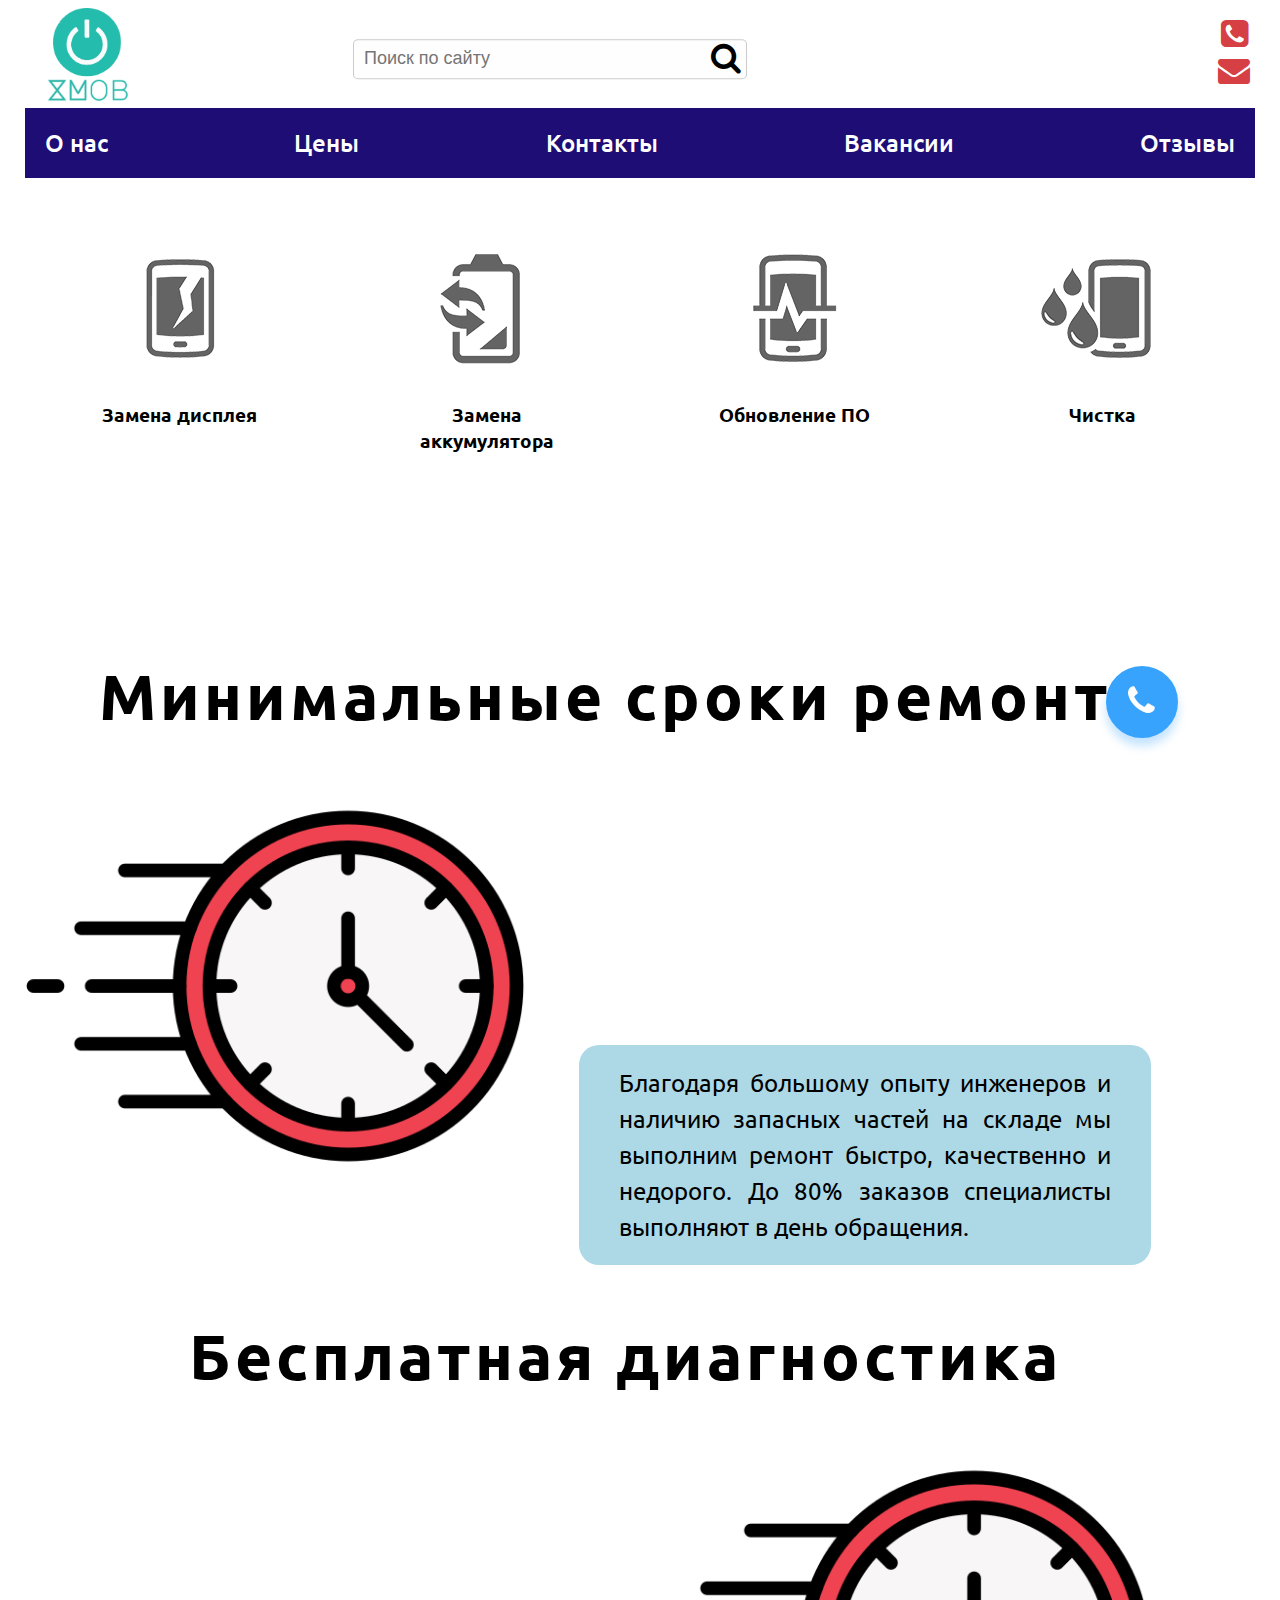
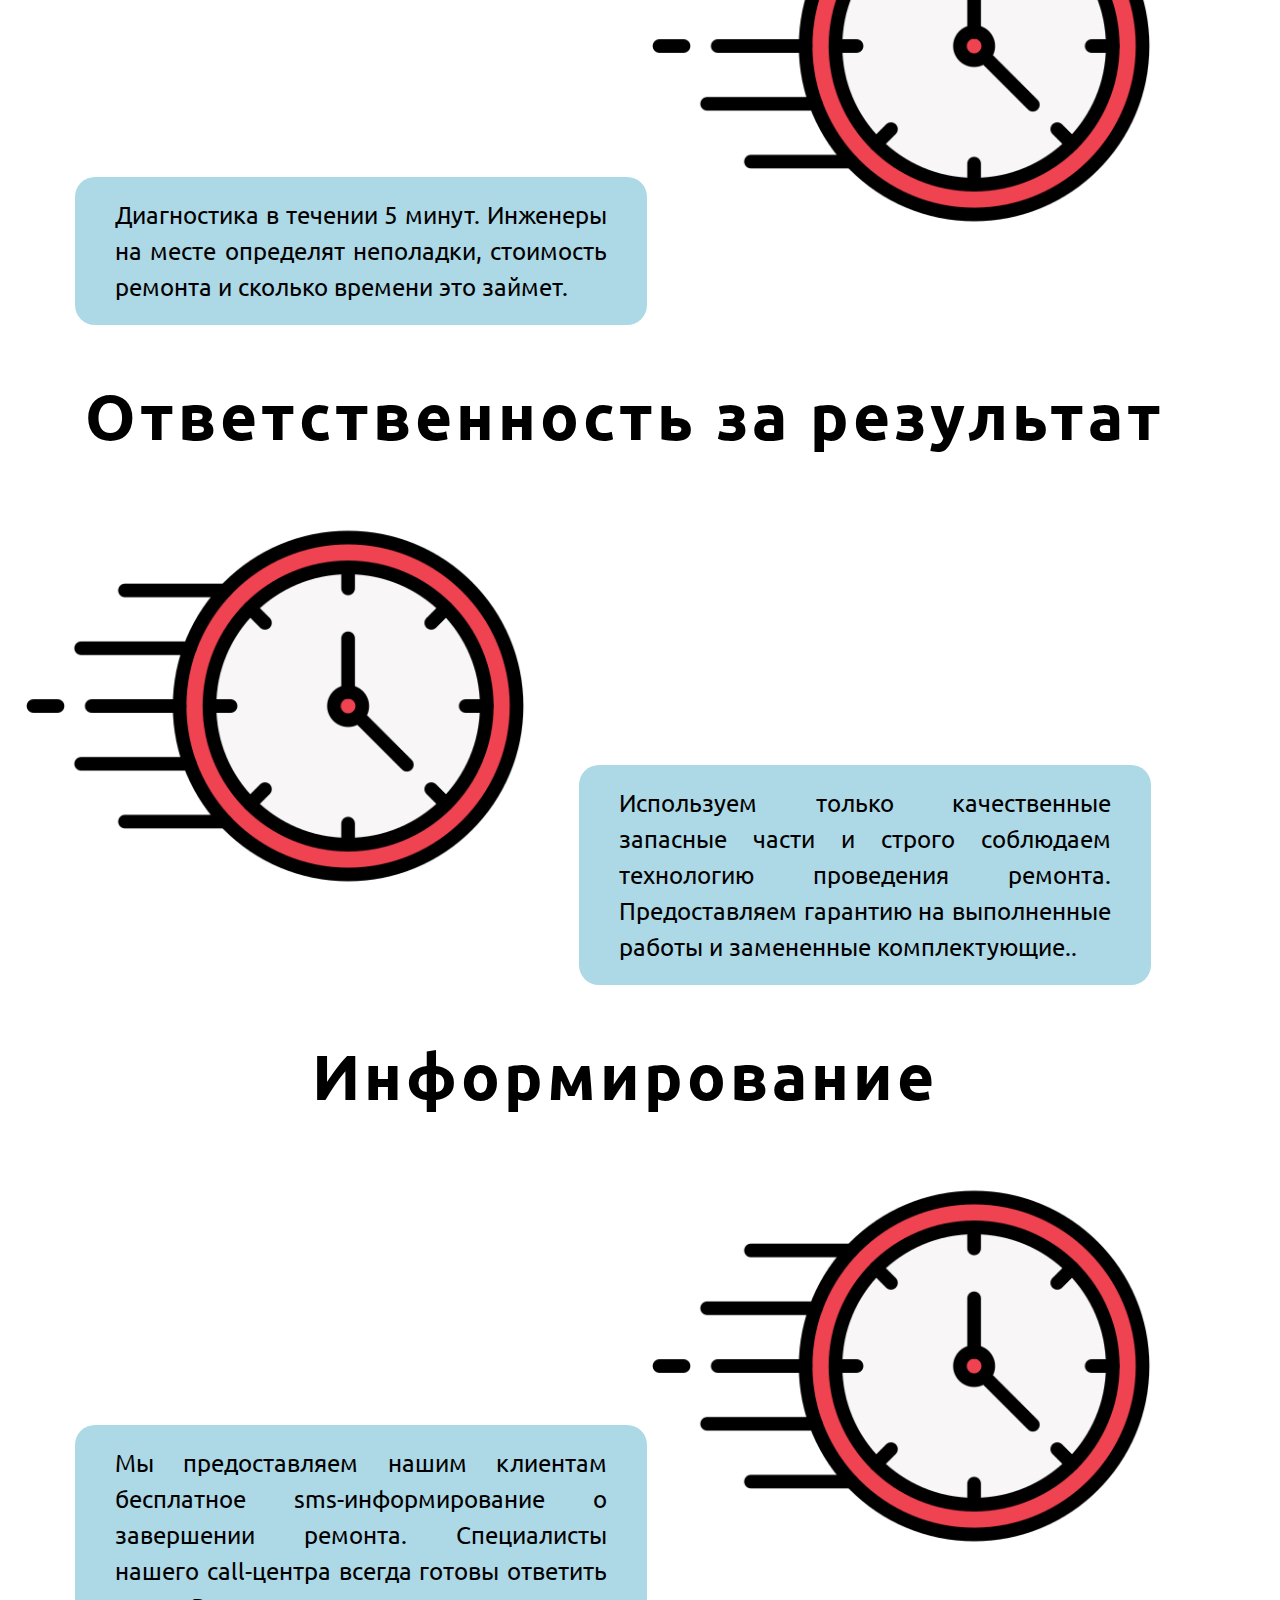
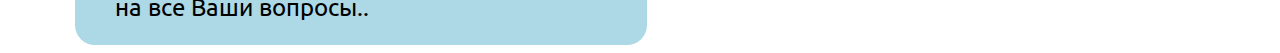
==== Практика 13/index.html @ c66e1988 "D" ====
<!DOCTYPE html>
<html>
    <head>
	<meta charset="utf-8">
	<title>XMod</title>
	<link rel="stylesheet" href="style.css">
	<link rel="preconnect" href="https://fonts.googleapis.com">
	<link rel="preconnect" href="https://fonts.gstatic.com" crossorigin>
	<link href="https://fonts.googleapis.com/css2?family=Ubuntu:wght@400;700&display=swap" rel="stylesheet">
	<link rel="stylesheet" href="font-awesome-4.7.0/css/font-awesome.min.css">
    </head>
    <body>
	<div class="content">
	    <header>
		<div class="top">
		    <div class="title">
			<a href="index.html">
			    <img src="image/logo.png" alt="">
			</a>
		    </div>
		    <div class="container">
			<div class="search">
			    <input type="search" placeholder="Поиск по сайту">
			    <i class="fa fa-search fa-2x" aria-hidden="true"></i>
			</div>
		    </div>
		    <div class="buttons">
			<div class="contacts">
			    <div class="contact">
				<div class="text">
				    <span>8 (3822) 94-06-06</span>
				</div>
				<i class="fa fa-phone-square fa-2x fa-fw fa-fh" aria-hidden="true"></i>
			    </div>
			    <div class="contact">
				<div class="text">
				    <span>service@2droida.ru</span>
				</div>
				<i class="fa fa-envelope fa-2x fa-fw fa-fh" aria-hidden="true"></i>
			    </div>
			</div>
		    </div>
		</div>
		<nav>
		    <div class="inner_nav">
			<a class="nav_item" href="#">О нас</a>
			<a class="nav_item" href="#">Цены</a>
			<a class="nav_item" href="#">Контакты</a>
			<a class="nav_item" href="vakansia.html">Вакансии</a>
			<a class="nav_item" href="otz.html">Отзывы</a>
		    </div>
		</nav>
	    </header>

	    <div id="slider">
		<a href="#display" class="popup_link">
		    <div class="slider_card">
			<img class="imgphone" src="image/display.png">
			<p class="card_title">Замена дисплея</p>
			<div class="more"><p>Подробнее</p></div>
		    </div>
		</a>
		<a href="#battery" class="popup_link">
		    <div class="slider_card">
			<img class="imgphone" src="image/battery.png">
			<p class="card_title">Замена аккумулятора</p>
			<div class="more"><p>Подробнее</p></div>
		    </div>
		</a>
		<a href="#OS" class="popup_link">
		    <div class="slider_card">
			<img class="imgphone" src="image/OS.png">
			<p class="card_title">Обновление ПО</p>
			<div class="more"><p>Подробнее</p></div>
		    </div>
		</a>
		<a href="#cleaning" class="popup_link">
		    <div class="slider_card">
			<img class="imgphone" src="image/Cleaning.png">
			<p class="card_title">Чистка</p>
			<div class="more"><p>Подробнее</p></div>
		    </div>
		</a>
	    </div>
	    <div class="advantage">
		<div class="advantage_block">
		    <span class="advantage_title">Минимальные сроки ремонта</span>
		    <img class="advantage_img" src="image/clock.png" alt="">
		    <div class="advantage_text">Благодаря большому опыту инженеров и наличию запасных частей на складе мы выполним ремонт быстро, качественно и недорого. До 80% заказов специалисты выполняют в день обращения.</div>
		</div>
		<div class="advantage_block">
		    <span class="advantage_title">Бесплатная диагностика</span>
		    <div class="advantage_text">Диагностика в течении 5 минут. Инженеры на месте определят неполадки, стоимость ремонта и сколько времени это займет.</div>
		    <img class="advantage_img" src="image/clock.png" alt="">
		</div>
		<div class="advantage_block">
		    <span class="advantage_title">Ответственность за результат</span>
		    <img class="advantage_img" src="image/clock.png" alt="">
		    <div class="advantage_text">Используем только качественные запасные части и строго соблюдаем технологию проведения ремонта. Предоставляем гарантию на выполненные работы и замененные комплектующие..</div>
		</div>
		<div class="advantage_block">
		    <span class="advantage_title">Информирование</span>
		    <div class="advantage_text">Мы предоставляем нашим клиентам бесплатное sms-информирование о завершении ремонта. Специалисты нашего call-центра всегда готовы ответить на все Ваши вопросы..</div>
		    <img class="advantage_img" src="image/clock.png" alt="">
		</div>
	    </div>
	</div>
	<div type="button" class="callback-bt">
		<div class="text-call">
			<i class="fa fa-phone"></i>
			<span>Заказать<br>звонок</span>
		</div>
	</div>
	<div id="display" class="popup">
	    <div class="popup_area"></div>
	    <div class="popup_body">
	        <div class="popup_content">
		    <div class="popup_close"><i class="fa fa-times fa-lg" aria-hidden="true"></i></div>
		    <div class="info">
			<div class="popup_title">Замена дисплея</div>
			<div class="popup_text">
			    Разбит дисплей, не работает сенсор, не показывает экран
			</div>
			<div class="popup_price">от <span>1 000₽</span></div>
		    </div>
		    <div class="form">

			<form action="">
			    <span class="title">Оставьте заявку, мы Вам позвоним</span>
			    <input type="text" name="name" placeholder="Имя" required autocomplete="off" pattern="[A-Za-zА-Яа-я]{2,}">
			    <input type="text" name="surname" placeholder="Фамилия" required autocomplete="off" pattern="[A-Za-zА-Яа-я]{2,}">
			    <input type="text" name="phone" placeholder="Номер телефона" required autocomplete="off" pattern="^(\+7|8)(\s*(\d)){10}">
			    <input type="submit" value="Оставить заявку">
			</form>
		    </div>
		</div>
	    </div>
	</div>
	<div id="battery" class="popup">
	    <div class="popup_area"></div>
	    <div class="popup_body">
	        <div class="popup_content">
		    <div class="popup_close"><i class="fa fa-times fa-lg" aria-hidden="true"></i></div>
		    <div class="info">
			<div class="popup_title">Замена аккумулятора</div>
			<div class="popup_text">
			    Не держит заряд, выключается на холоде или вздулся аккумулятор. А так же, если попала 
			    влага или был сильный удар.
			</div>
			<div class="popup_price">от <span>1 000₽</span></div>
		    </div>
		    <div class="form">

			<form action="">
			    <span class="title">Оставьте заявку, мы Вам позвоним</span>
			    <input type="text" name="name" placeholder="Имя" required autocomplete="off" pattern="[A-Za-zА-Яа-я]{2,}">
			    <input type="text" name="surname" placeholder="Фамилия" required autocomplete="off" pattern="[A-Za-zА-Яа-я]{2,}">
			    <input type="text" name="phone" placeholder="Номер телефона" required autocomplete="off" pattern="^(\+7|8)(\s*(\d)){10}">
			    <input type="submit" value="Оставить заявку">
			</form>
		    </div>
		</div>
	    </div>
	</div>
	<div id="OS" class="popup">
	    <div class="popup_area"></div>
	    <div class="popup_body">
	        <div class="popup_content">
		    <div class="popup_close"><i class="fa fa-times fa-lg" aria-hidden="true"></i></div>
		    <div class="info">
			<div class="popup_title">Обновление программного обеспечения</div>
			<div class="popup_text">
			    Ошибки приложений Android, не работает Google Play, не открывается галерея, Не видит 
			    сеть, нет русского языка.
			</div>
			<div class="popup_price">от <span>300₽</span></div>
		    </div>
		    <div class="form">

			<form action="">
			    <span class="title">Оставьте заявку, мы Вам позвоним</span>
			    <input type="text" name="name" placeholder="Имя" required autocomplete="off" pattern="[A-Za-zА-Яа-я]{2,}">
			    <input type="text" name="surname" placeholder="Фамилия" required autocomplete="off" pattern="[A-Za-zА-Яа-я]{2,}">
			    <input type="text" name="phone" placeholder="Номер телефона" required autocomplete="off" pattern="^(\+7|8)(\s*(\d)){10}">
			    <input type="submit" value="Оставить заявку">
			</form>
		    </div>
		</div>
	    </div>
	</div>
	<div id="cleaning" class="popup">
	    <div class="popup_area"></div>
	    <div class="popup_body">
	        <div class="popup_content">
		    <div class="popup_close"><i class="fa fa-times fa-lg" aria-hidden="true"></i></div>
		    <div class="info">
			<div class="popup_title">Чистка от коррозии после попадания жидкости</div>
			<div class="popup_text">
			    Залит телефон, внутри влага, утопили.
			</div>
			<div class="popup_price">от <span>1 000₽</span></div>
		    </div>
		    <div class="form">
			<form action="">
			    <span class="title">Оставьте заявку, мы Вам позвоним</span>
			    <input type="text" name="name" placeholder="Имя" required autocomplete="off" pattern="[A-Za-zА-Яа-я]{2,}">
			    <input type="text" name="surname" placeholder="Фамилия" required autocomplete="off" pattern="[A-Za-zА-Яа-я]{2,}">
			    <input type="text" name="phone" placeholder="Номер телефона" required autocomplete="off" pattern="^(\+7|8)(\s*(\d)){10}">
			    <input type="submit" value="Оставить заявку">
			</form>
		    </div>
		</div>
	    </div>
	</div>
	<script type="text/javascript" src="script.js"></script>
    </body>
</html>
---- Практика 13/style.css ----
p, a, button, span, div {
    font-family: 'Ubuntu', sans-serif;
    user-select: none;
}

.callback-bt {
    background:#38a3fd;
    border:2px solid #38a3fd;
    border-radius:50%;
    box-shadow:0 8px 10px rgba(56,163,253,0.3);
    cursor:pointer;
    height:68px;
    text-align:center;
    width:68px;
    position: fixed;
    right: 8%;
    bottom: 18%;
    z-index:999;
    transition:.3s;
}

.callback-bt .text-call{
    height:68px;
    width:68px;        
    border-radius:50%;
    position:relative;
    overflow:hidden;
}

.callback-bt .text-call span {
    text-align: center;
    color:#38a3fd;
    opacity: 0;
    font-size: 0;
    position:absolute;
    right: 4px;
    top: 22px;
    line-height: 14px;
    font-weight: 600;
    text-transform: uppercase;
    transition: opacity .3s linear;
    font-family: 'montserrat', Arial, Helvetica, sans-serif;
}

.callback-bt .text-call:hover span {
    opacity: 1;
    font-size: 11px;
}

.callback-bt:hover i {
    display:none;
}

.callback-bt:hover {
    z-index:1;
    background:#fff;
    color:transparent;
    transition:.3s;
}

.callback-bt:hover i {
    color:#38a3fd;
    font-size:40px;
    transition:.3s;
}

.callback-bt i {
    color:#fff;
    font-size:34px;
    transition:.3s;
    line-height: 66px;
    transition: .5s ease-in-out;
}

.content
{
    margin: 0 auto;
    max-width: 1230px;
}

.title
{
    width: auto;
    text-align: center;
}

.title a
{
    display: block;
    width: 100%;
    height: 100%;
}

.title a img
{
    display: block;
    position: relative;
    float: left;
    top: 50%;
    transform: translateY(-50%);
    height: 100px;
    margin-left: 20px;
}

.contacts
{
    margin-top: 10px;
    display: block;
    position: relative;
    margin-right: 0;
}

.contact
{
    width: auto;
    height: 32px;
    position: relative;
    display: flex;
    flex-direction: row;
    justify-content: flex-end;
    margin-bottom: 5px;
    right: 0;
}

.contact .text
{
    display: inline-block;
    overflow: hidden;
    width: auto;
    height: 32px;
    line-height: 32px;
    cursor: pointer;
}

.contact .fa
{
    display: inline-block;
    position: relative;
    right: 0;
    color: #d64045;
}

.contact:hover
{
    width: 100%;
}

.contact:hover .text span
{
    right: 0;
}

.contact .text span
{
    position: relative;
    display: block;
    color: white;
    background-color: #d64045;
    border-radius: 5px;
    right: -100%;
    width: auto;
    height: 32px;
    padding: 0 5px;
    transition: right .3s;
    user-select: text;
}

.buttons
{
    width: auto;
}

.top
{
    width: 100%;
    display: flex;
    flex-direction: row;
    flex-wrap: nowrap;
    justify-content: space-between;
}

.container
{
    width: 40%;
}

.search
{
    width: 100%;
    position: relative;
    top: 50%;
    transform: translateY(-50%);
}

.search input
{
    width: 80%;
    height: 40px;
    background: #FFFEFE;
    border: 1px solid rgba(0, 0, 0, .2);
    border-radius: 5px;
    padding: 2px 10px;
    color: black;
    font-style: normal;
    font-size: 18px;
    line-height: 21px;
    z-index: 100;
    outline: 0;
    transition: box-shadow .2s linear;
}

.search .fa-search
{
    position: relative;
    display: inline-block;
    width: 30px;
    height: 30px;
    right: 40px;
    top: 5px;
}

.search input:focus
{
    outline: none;
    border: 0;
    box-shadow: 0px 7px 20px 0 rgba(0, 0, 0, .5);
}

nav
{
    width: 1230px;
    height: 70px;
}

.inner_nav
{
    padding: 0 20px;
    background: #1e0d75;
    font-style: normal;
    font-weight: 500;
    font-size: 24px;
    line-height: 28px;
    color: #FFFFFF;
    text-decoration: none;
    display: flex;
    flex-direction: row;
    flex-wrap: nowrap;
    justify-content: space-between;
}

.popup_link
{
    text-decoration: none;
    color: black;
}

.popup
{
    position: fixed;
    width: 100%;
    height: 100%;
    top: 0;
    left: 0;
    background-color: rgba(0, 0, 0, 0.8);
    opacity: 0;
    visibility: hidden;
    overflow-y: auto;
    overflow-x: hidden;
    transition: all .4s ease 0s;
}

.popup_area
{
    position: absolute;
    top: 0;
    left: 0;
    width: 100%;
    height: 100%;
}

.popup.open
{
    opacity: 1;
    visibility: visible;
}

.popup_body
{
    min-height: 100%;
    display: flex;
    align-items: center;
    justify-content: center;
    padding: 30px 10px;
}

.popup_content
{
    background-color: white;
    color: black;
    max-width: 800px;
    padding: 30px;
    position: relative;
    display: flex;
    flex-direction: row;
    justify-content: center;
    border-radius: 5px;
    transform: translateY(-100%);
    opacity: 0;
    transition: all .4s ease 0s;
}

.popup_content .info
{
    display: inline-block;
    width: 50%;
    padding-right: 20px;
}

.popup_content .form
{
    display: inline-block;
    width: 400px;
    padding-left: 20px;
    border-left: 1px solid black;
}

form .title
{
    font-weight: 600;
    font-size: 1.5em;
}

form input[type="text"]
{
    position: relative;
    margin-top: 10px;
    width: 70%;
    padding: 2px 10px;
    font-size: 1.2em;
    border: none;
    border-left: 3px solid gray;
    border-radius: 2px;
}

form input[type="text"]:focus
{
    outline: none;
}

form input[type="text"]::after
{
    content: '';
    display: block;
    position: absolute;
    bottom: 0px;
    left: 0;
    width: 100%;
    height: 1.5px;
    background-color: gray;
}

form input[type="submit"]
{
    display: block;
    margin-top: 30px;
    width: auto;
    height: auto;
    font-size: 1.1em;
    font-weight: 600;
    padding: 10px 20px;
    border: 0;
    border-radius: 5px;
    color: black;
    background-color: lightgray;
    cursor: pointer;
    transition: background-color .2s linear,
		color .2s linear;
}

.popup.open .popup_content
{
    opacity: 1;
    transform: translateY(0px);
}

.popup_close
{
    text-decoration: none;
    color: black;
    position: absolute;
    top: 10px;
    right: 10px;
    display: block;
    width: 16px;
    height: 16px;
    text-align: center;
    padding: 5px;
    cursor: pointer;
    border-radius: 5px;
    background-color: rgba(0, 0, 0, 0);
    transition: background-color .2s;
}

.popup_close .fa
{
    line-height: 16px;
}

.popup_close:hover
{
    background-color: rgba(0, 0, 0, .2);
}

.popup_title
{
    font-size: 40px;
    font-weight: 600;
    margin-bottom: 1em;
}

.popup_text
{
    font-size: 1.1em;
    text-align: justify;
}

.popup_price
{
    display: inline-block;
    padding: 5px 10px;
    background-color: green;
    color: white;
    margin-top: 10px;
    border-radius: 3px;
    width: auto;
}

.popup_price span
{
    letter-spacing: 1px;
    font-size: 1.3em;
    font-weight: 600;
}

.slider_card
{
    display: relative;
    width: 200px;
    height: 250px;
    border-radius: 10px;
    transition: linear box-shadow .2s;
    overflow: hidden;
    text-align: center;
}

.slider_card:hover
{
    box-shadow: 0 10px 30px 0 rgba(0, 0, 0, 0.5);
}

.card_title
{
    margin: 15px 0 0 0;
    font-weight: 600;
    font-size: 1.2em;
    height: 23px;
}

.imgphone
{
    margin: 0;
    margin-top: 30px;
    height: 150px;
}

.slider_card:hover .more
{
    bottom: 20%;
    background: lightblue;
}

.slider_card .more::before
{
    content: '';
    display: block;
    position: absolute;
    top: -70%;
    left: 0;
    width: 50%;
    height: 70%;
    border-bottom-left-radius: 10px;
    box-shadow: -20px 0 0 0 lightblue;
}

.slider_card .more::after
{
    content: '';
    display: block;
    position: absolute;
    top: -70%;
    right: 0;
    width: 50%;
    height: 70%;
    border-bottom-right-radius: 10px;
    box-shadow: 20px 0 0 0 lightblue;
}

.slider_card .more
{
    display: block;
    position: relative;
    width: 100%;
    height: 100%;
    bottom: -30px;
    transition: bottom .3s,
		background .3s;
    font-size: 1.5em;
    font-weight: 700;
    cursor: pointer;
}

.slider_card .more p
{
    padding-top: 10%;
}


.inner_nav .nav_item
{
    color: #FFFFFF;
    text-decoration: none;
    line-height: 70px;
}

.inner_nav .nav_item:hover
{
    text-decoration: underline;
}

#slider
{
    width: 1230px;
    margin-top: 25px;
    border: 1px solid rgb(255, 255, 255);
    display: flex;
    flex-direction: row;
    flex-wrap: wrap;
    justify-content: space-around;
}

.inner_slider
{
    padding: 60px;
    background: #FFFFFF;
    border: 5px solid #0063A5;
    box-sizing: border-box;
    display: flex;
    flex-direction: row;
    flex-wrap: nowrap;
    justify-content: space-between;
}

.advantage
{
    display: block;
    width: 100%;
    position: relative;
    margin-top: 200px;
}

.advantage_block
{
    display: block;
    margin-top: 50px;
}

.advantage_title
{
    display: block;
    letter-spacing: 4px;
    font-weight: 700;
    font-size: 4em;
    text-align: center;
    margin-right: 30px;
}

.advantage_img
{
    display: inline-block;
    height: 500px;
}

.advantage_text
{
    display: inline-block;
    position: relative;
    width: 40%;
    border-radius: 20px;
    padding: 20px 40px;
    margin-top: 2em;
    margin-left: 50px;
    line-height: 1.5em;
    font-size: 1.5em;
    text-align: justify;
    background-color: lightblue;
}

.Rectangle
{
    position: relative;
    width: 300px;
    height: 400px;
}
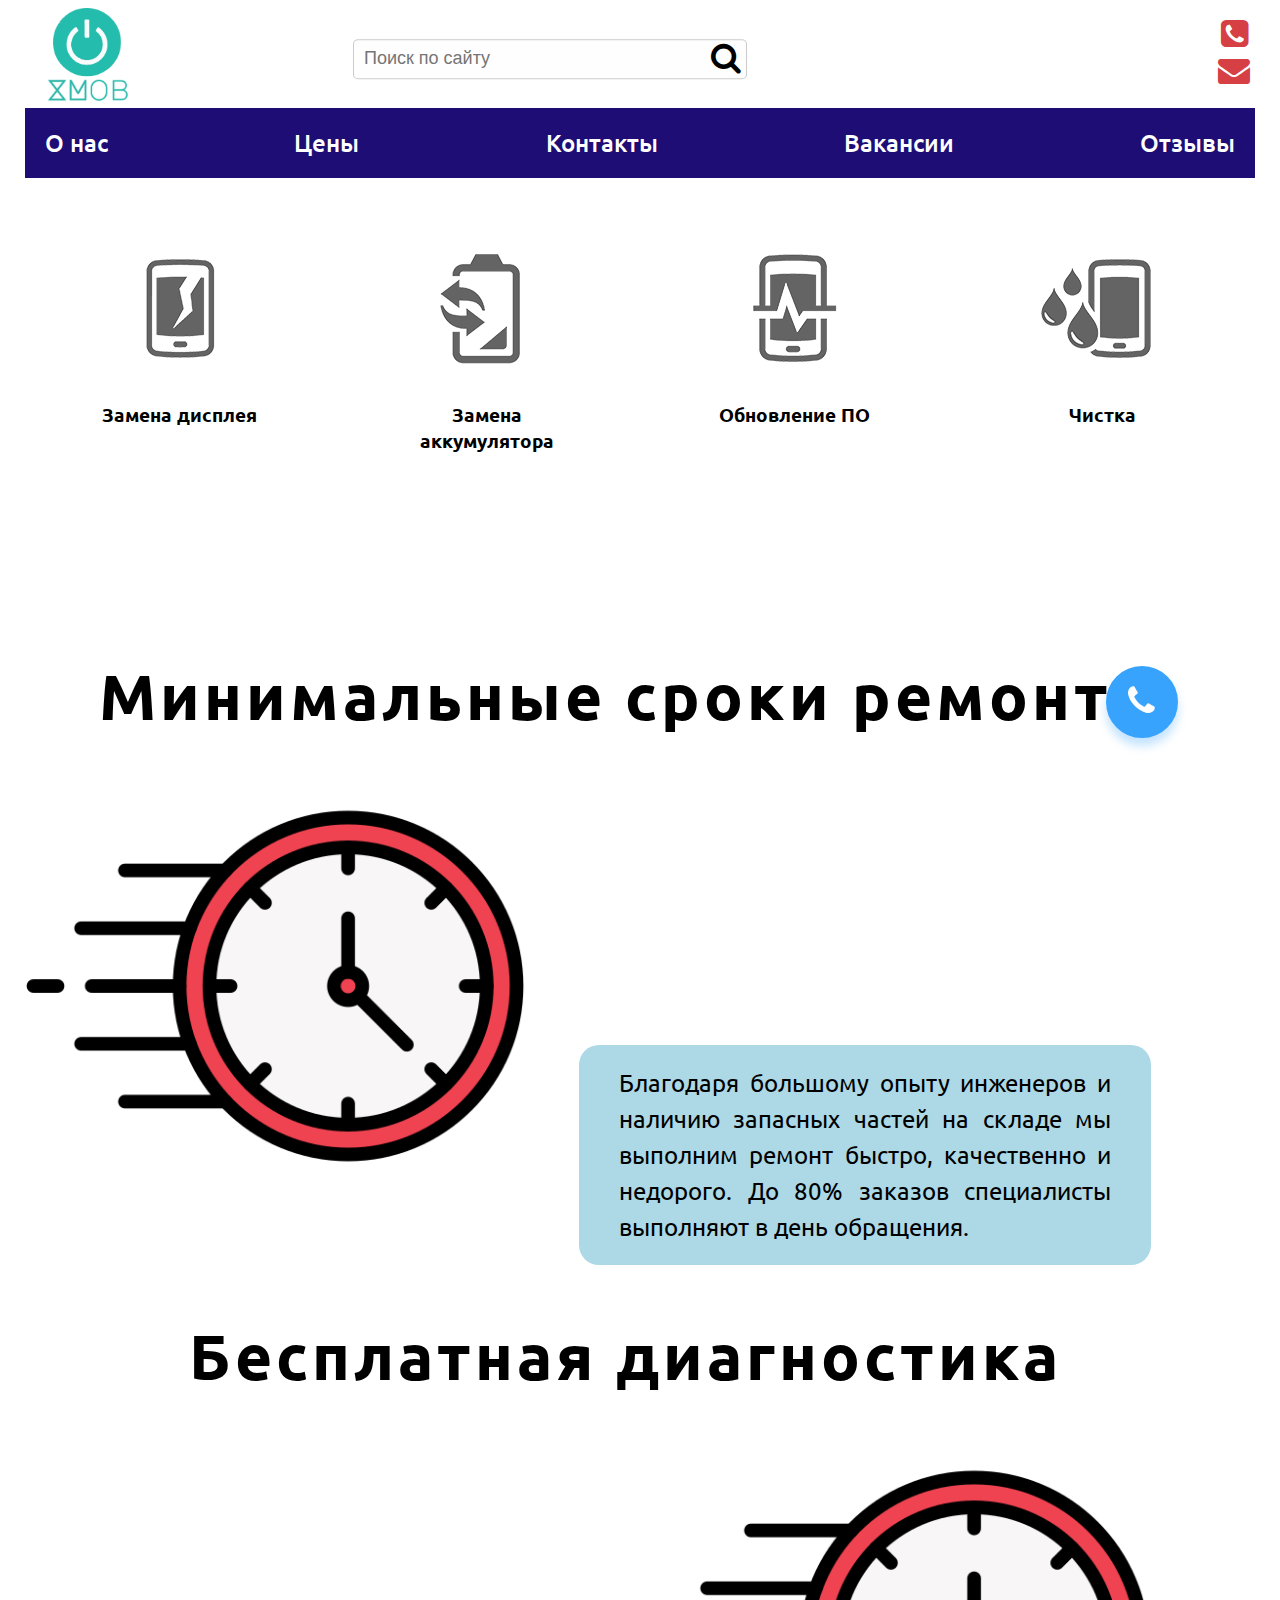
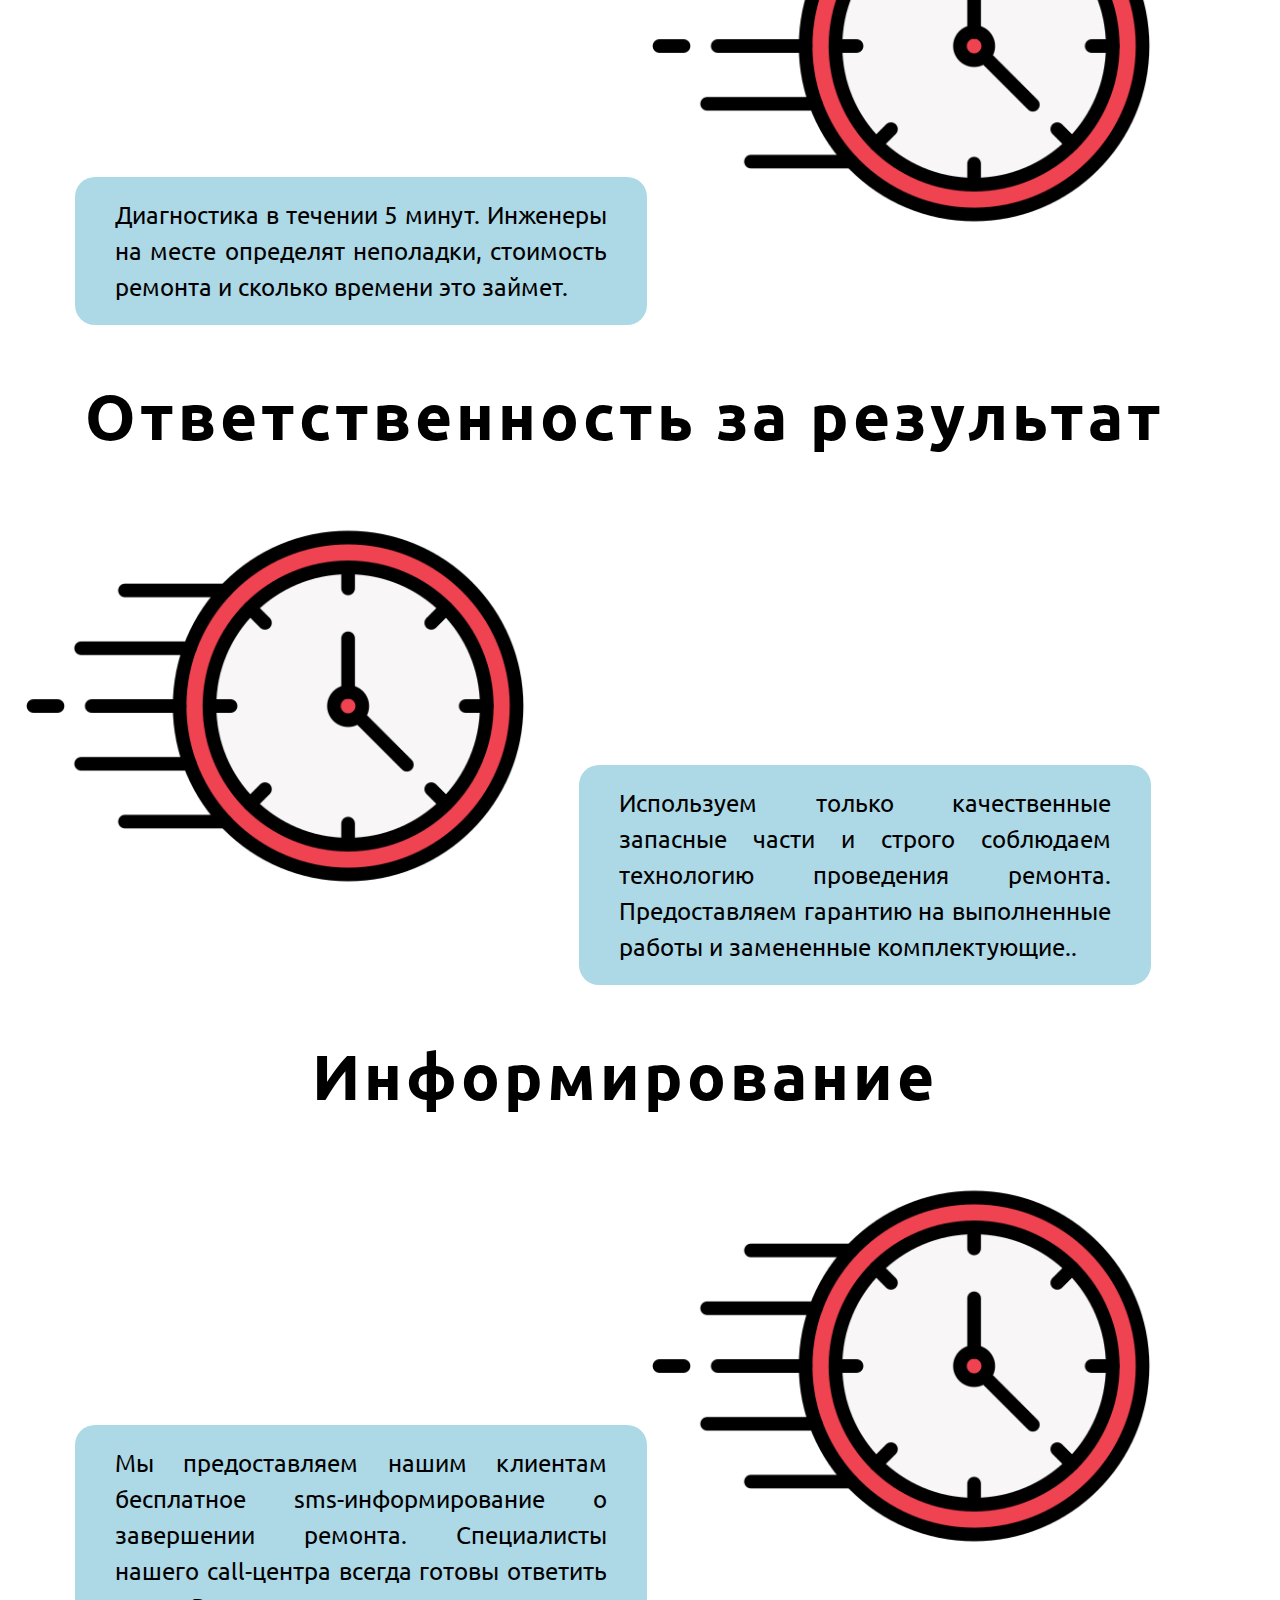
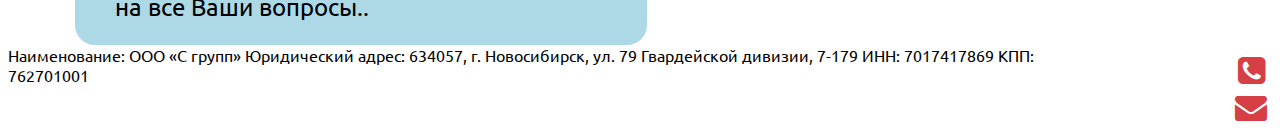
==== commit 7fa56710: "Merge branch 'main' of https://github.com/Anudiss/web" ====
--- a/Практика 13/index.html
+++ b/Практика 13/index.html
@@ -214,4 +214,30 @@
 	</div>
 	<script type="text/javascript" src="script.js"></script>
     </body>
+	<footer>
+		<div class="top">
+		    <div class="organization">
+				<span class="key">Наименование:</span> <span class="value">ООО «С групп»</span>
+				<span class="key">Юридический адрес:</span> <span class="value">634057, г. Новосибирск, ул. 79 Гвардейской дивизии, 7-179</span>
+				<span class="key">ИНН:</span> <span class="value">7017417869</span>
+				<span class="key">КПП:</span> <span class="value">762701001</span>
+		    </div>
+		    <div class="buttons">
+			<div class="contacts">
+			    <div class="contact">
+				<div class="text">
+				    <span>8 (3822) 94-06-06</span>
+				</div>
+				<i class="fa fa-phone-square fa-2x fa-fw fa-fh" aria-hidden="true"></i>
+			    </div>
+			    <div class="contact">
+				<div class="text">
+				    <span>service@2droida.ru</span>
+				</div>
+				<i class="fa fa-envelope fa-2x fa-fw fa-fh" aria-hidden="true"></i>
+			    </div>
+			</div>
+		    </div>
+		</div>
+	</footer>
 </html>
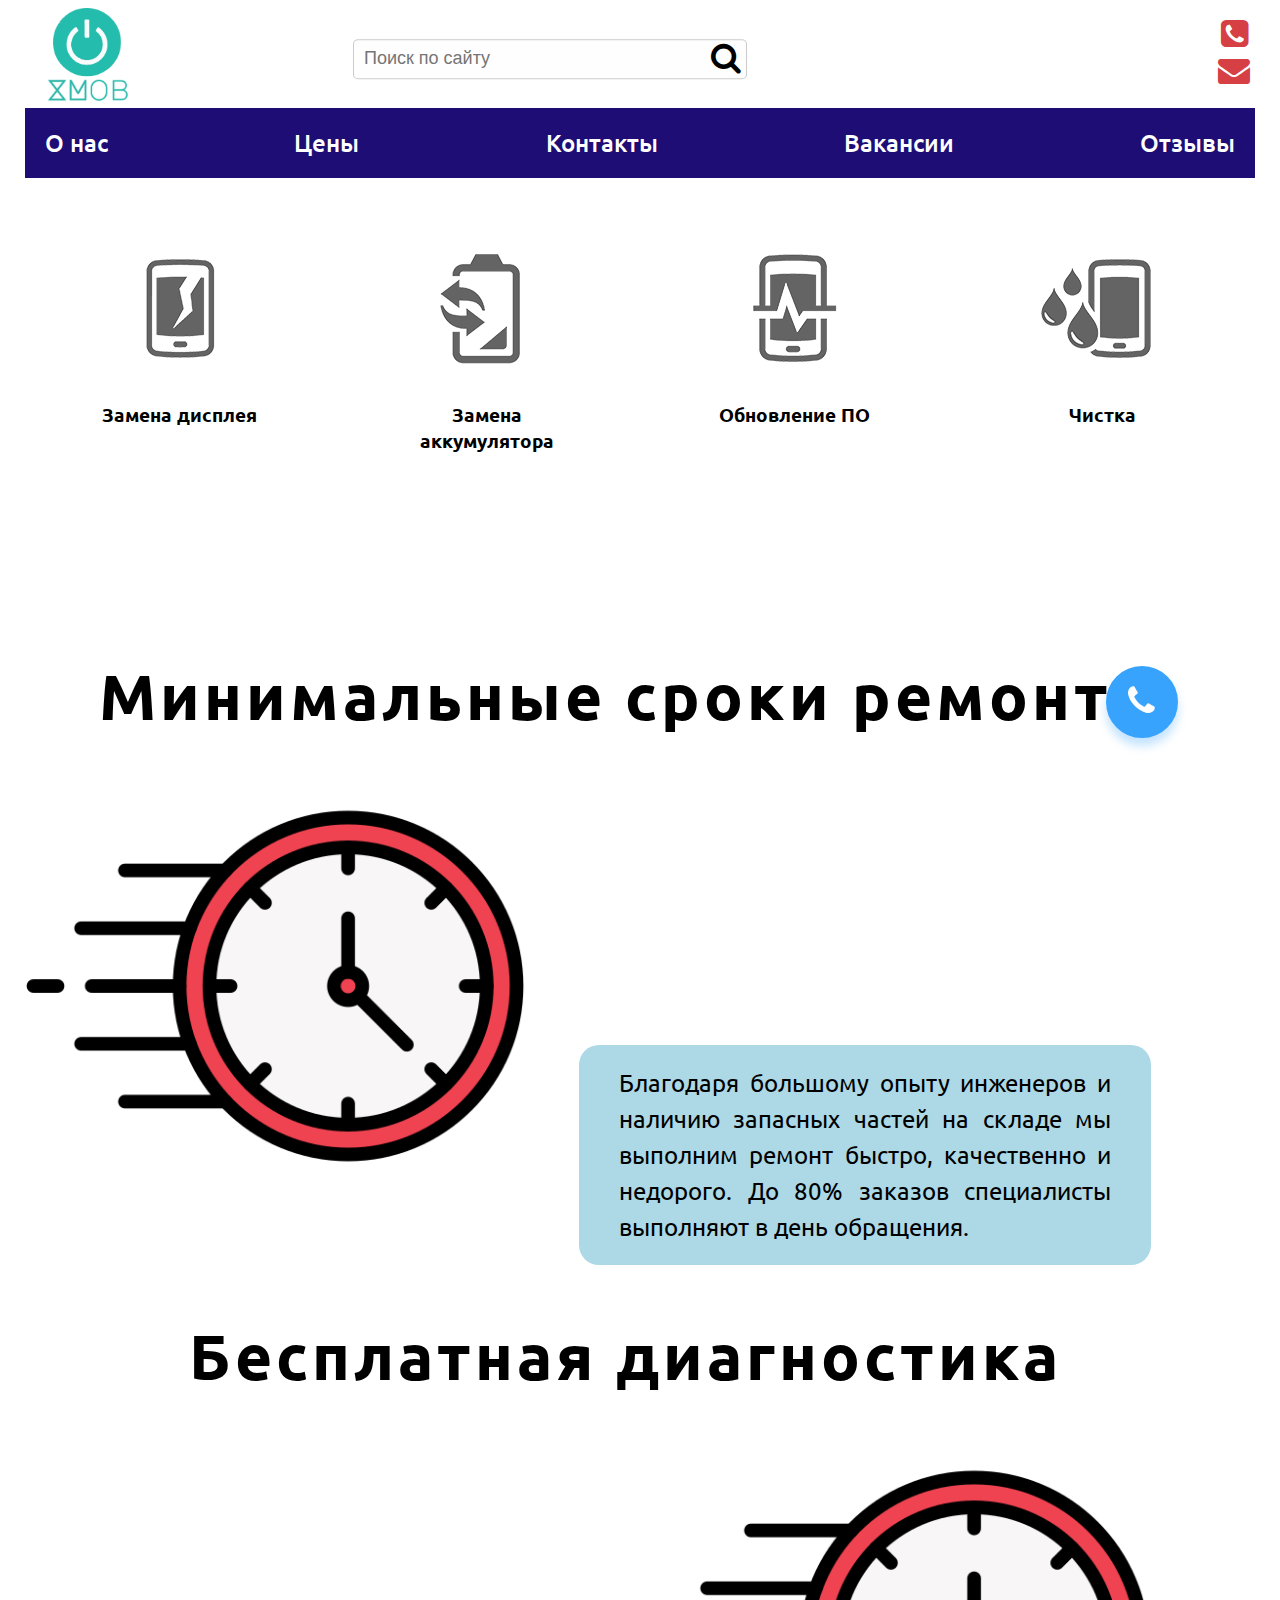
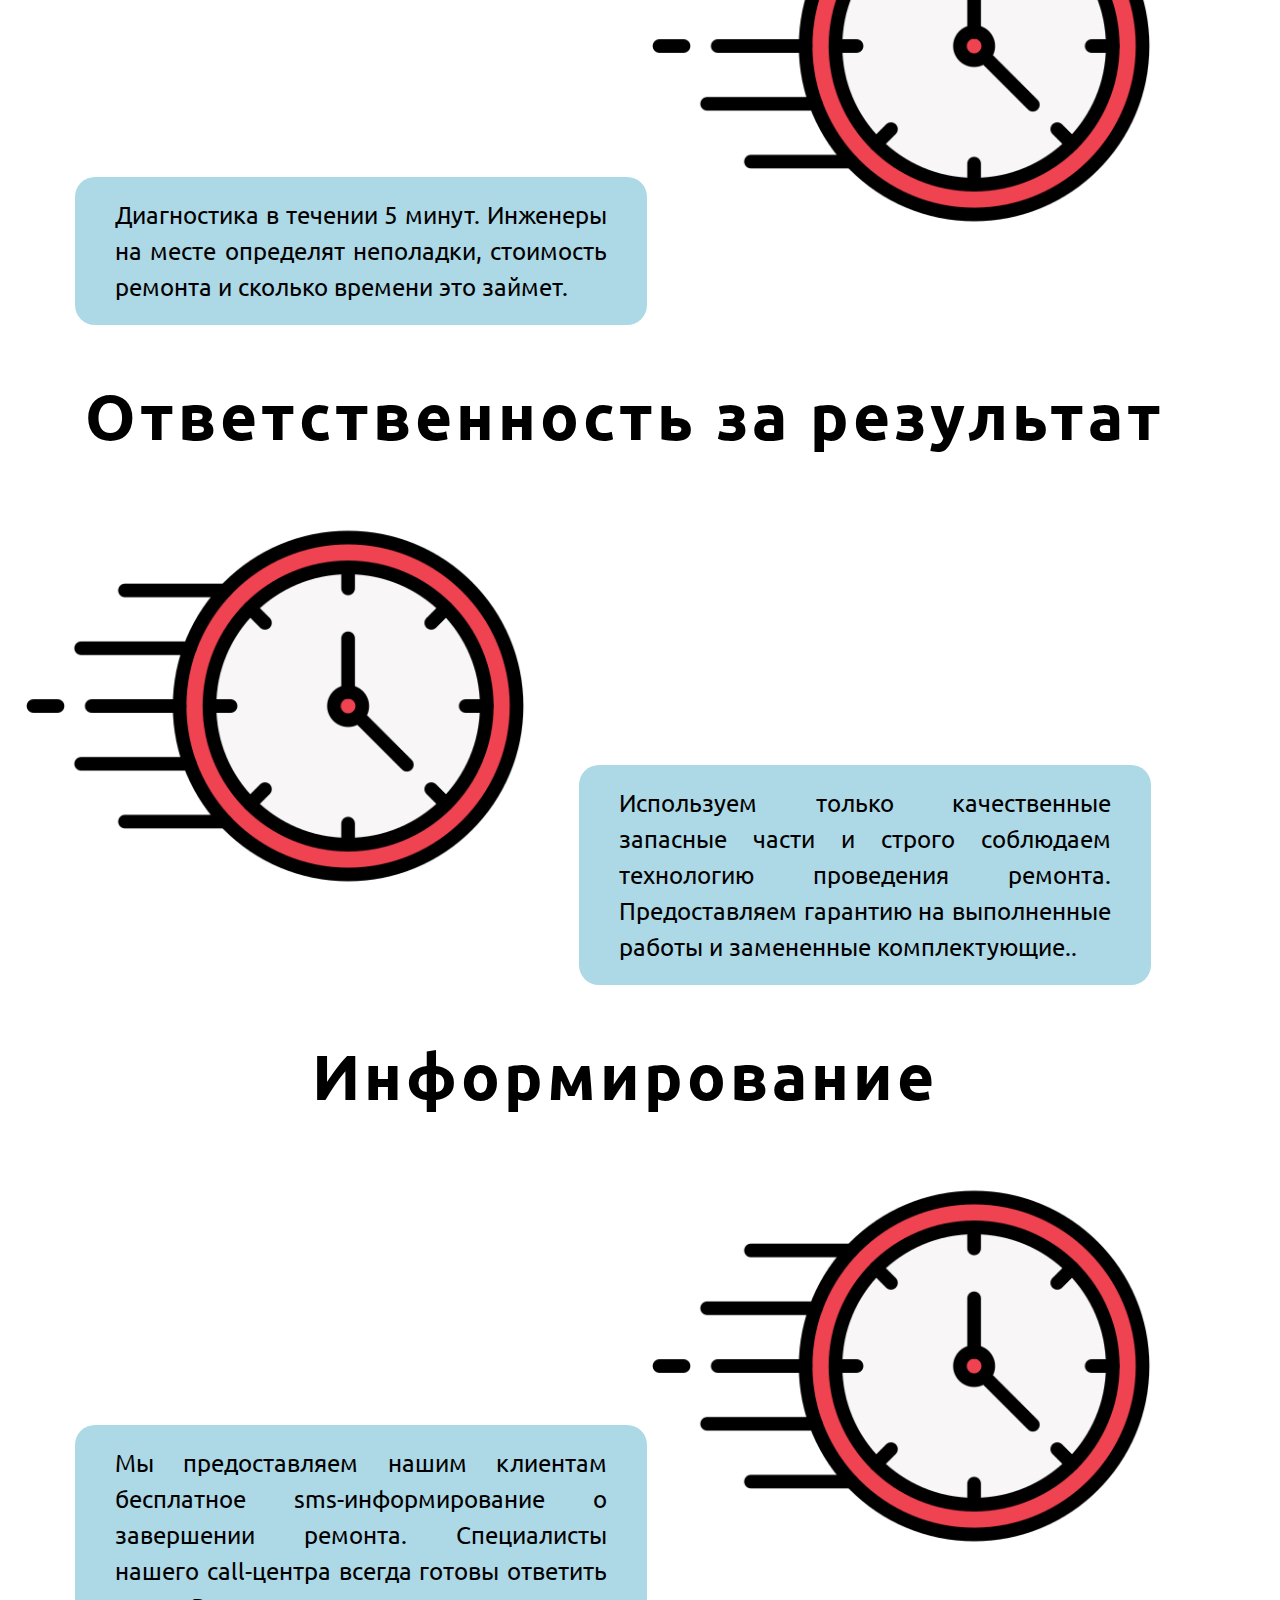
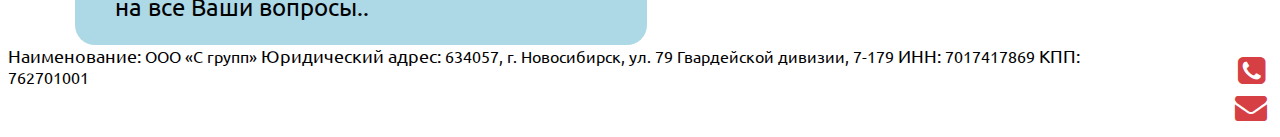
==== commit 95093a37: "[eq" ====
--- a/Практика 13/index.html
+++ b/Практика 13/index.html
@@ -212,8 +212,6 @@
 		</div>
 	    </div>
 	</div>
-	<script type="text/javascript" src="script.js"></script>
-    </body>
 	<footer>
 		<div class="top">
 		    <div class="organization">
@@ -240,4 +238,6 @@
 		    </div>
 		</div>
 	</footer>
+	<script type="text/javascript" src="script.js"></script>
+    </body>
 </html>
--- a/Практика 13/style.css
+++ b/Практика 13/style.css
@@ -605,9 +605,7 @@
     background-color: lightblue;
 }
 
-.Rectangle
-{
-    position: relative;
-    width: 300px;
-    height: 400px;
-}
+.key
+{
+font-size:large
+}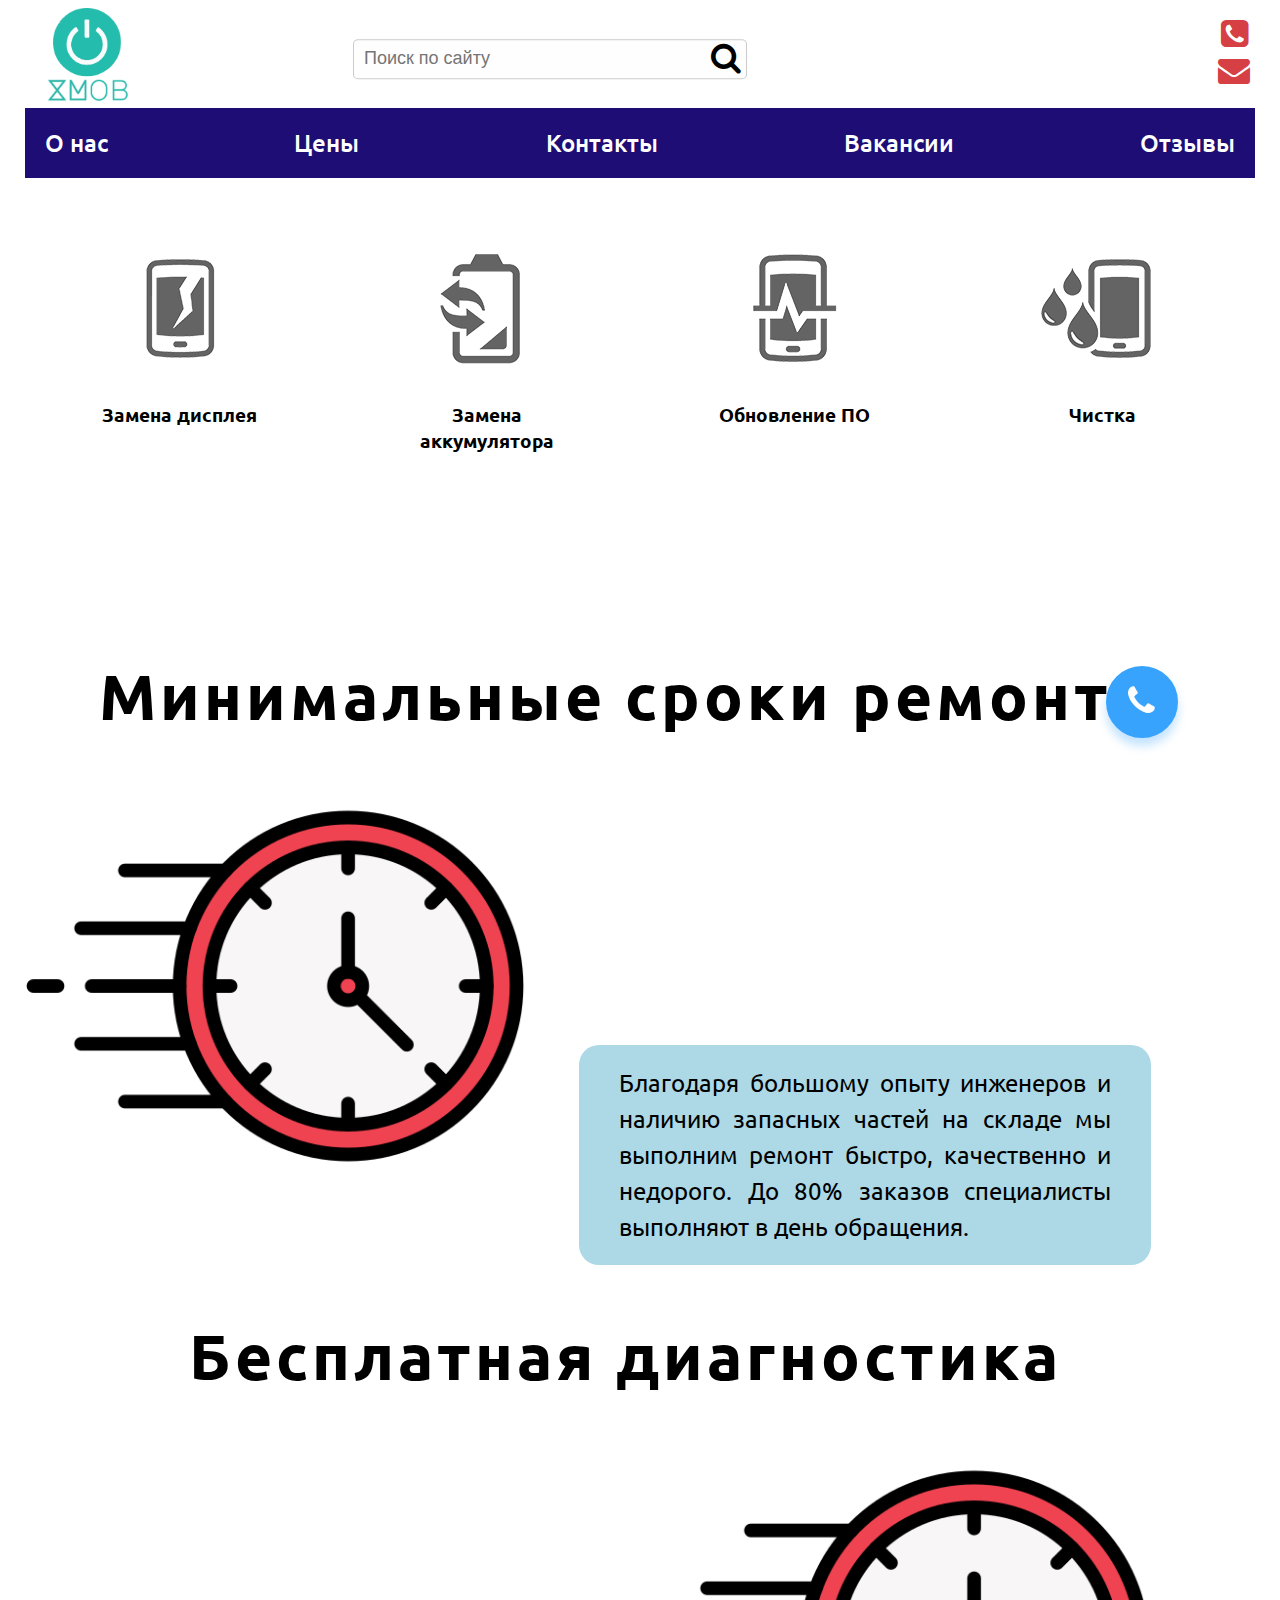
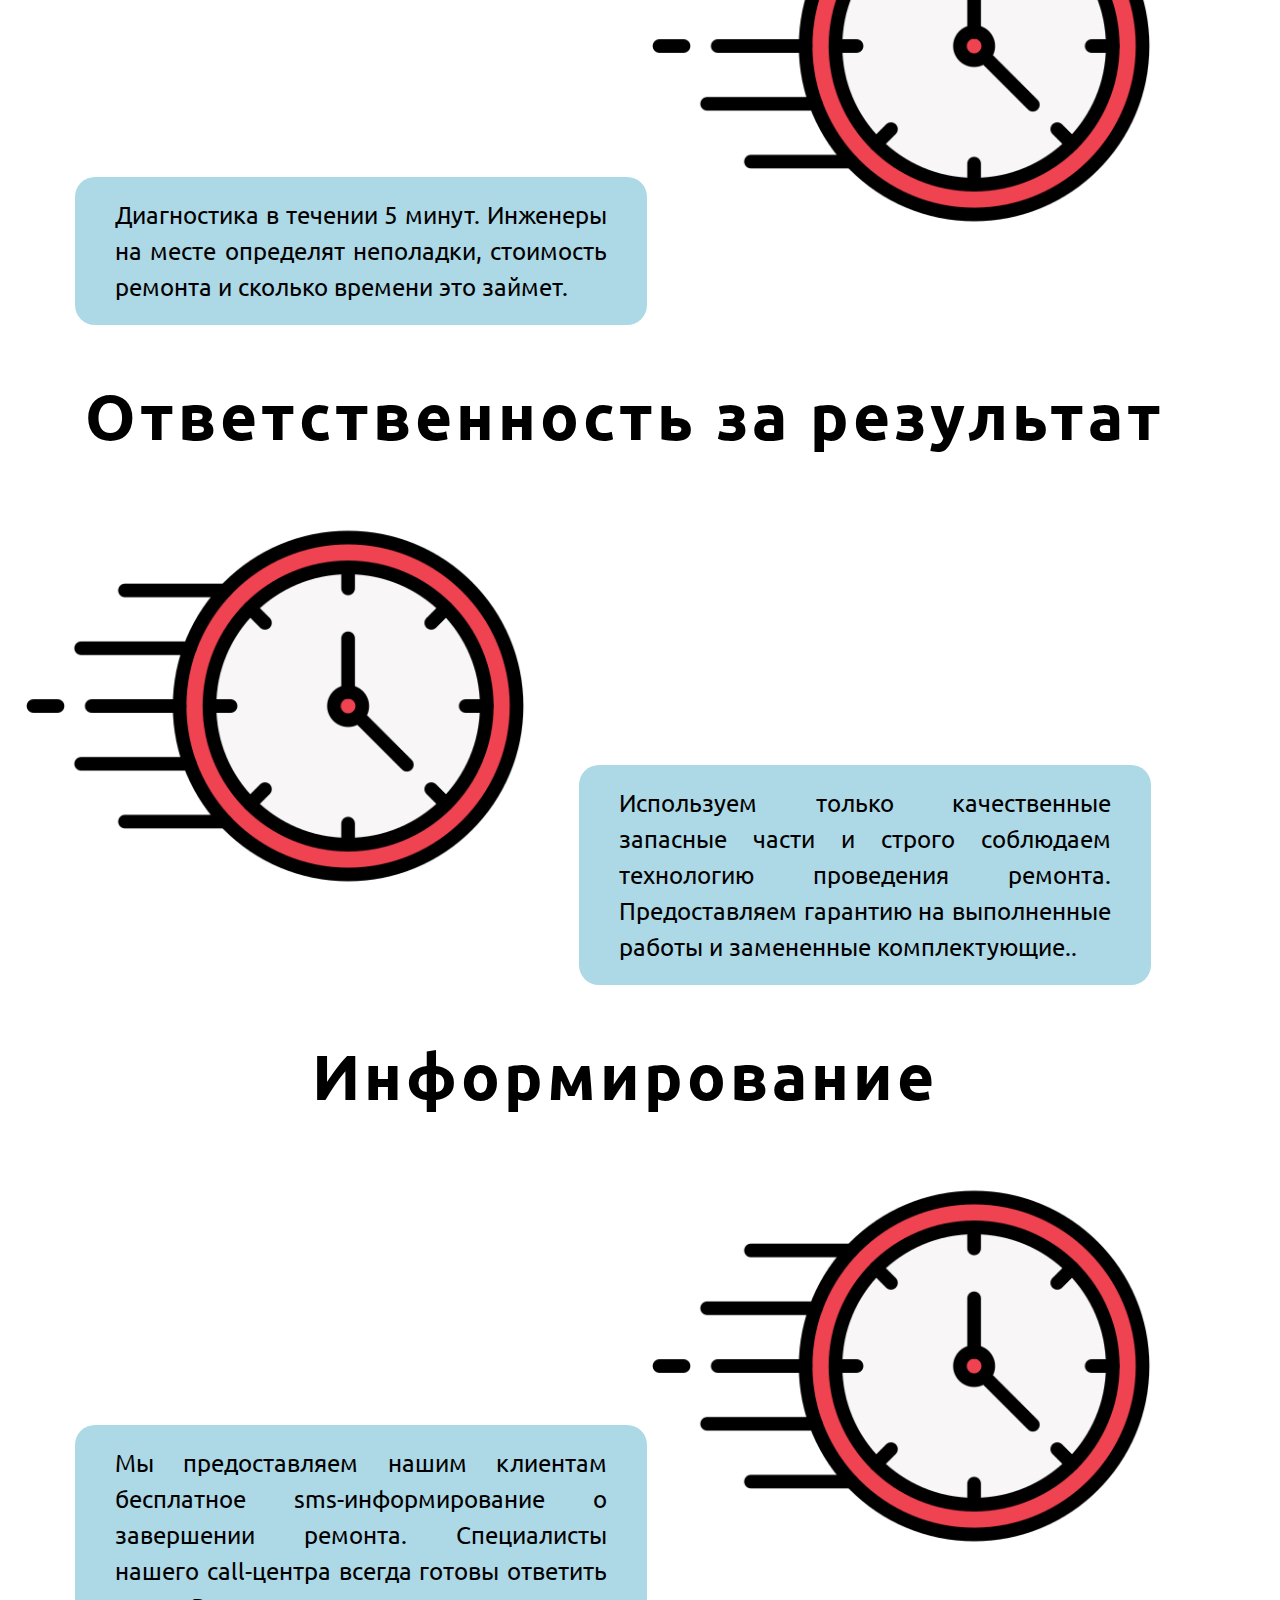
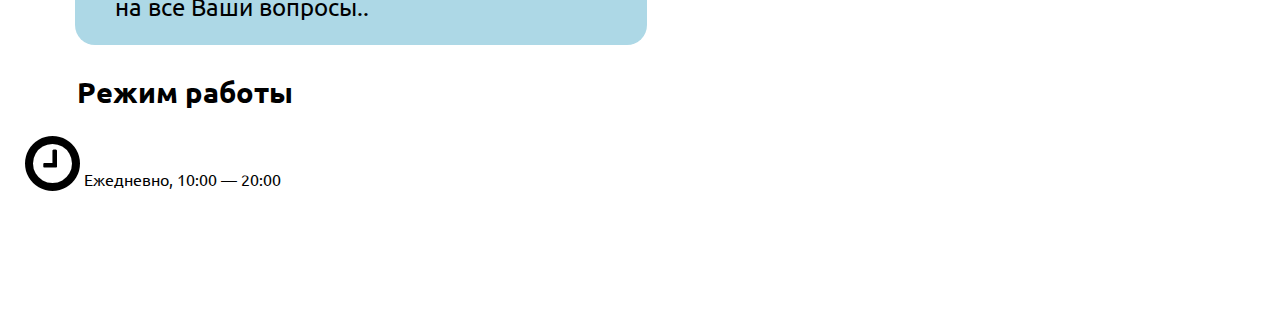
==== commit 0eb9c271: "cjcb xkty" ====
--- a/Практика 13/index.html
+++ b/Практика 13/index.html
@@ -213,29 +213,13 @@
 	    </div>
 	</div>
 	<footer>
-		<div class="top">
-		    <div class="organization">
-				<span class="key">Наименование:</span> <span class="value">ООО «С групп»</span>
-				<span class="key">Юридический адрес:</span> <span class="value">634057, г. Новосибирск, ул. 79 Гвардейской дивизии, 7-179</span>
-				<span class="key">ИНН:</span> <span class="value">7017417869</span>
-				<span class="key">КПП:</span> <span class="value">762701001</span>
-		    </div>
-		    <div class="buttons">
-			<div class="contacts">
-			    <div class="contact">
-				<div class="text">
-				    <span>8 (3822) 94-06-06</span>
-				</div>
-				<i class="fa fa-phone-square fa-2x fa-fw fa-fh" aria-hidden="true"></i>
-			    </div>
-			    <div class="contact">
-				<div class="text">
-				    <span>service@2droida.ru</span>
-				</div>
-				<i class="fa fa-envelope fa-2x fa-fw fa-fh" aria-hidden="true"></i>
-			    </div>
-			</div>
-		    </div>
+		<div class="service_info">
+			<div class="info_block">
+				<h3 class="title">Режим работы</h3>
+				<i class="fa fa-clock-o fa-4x" aria-hidden="true"></i>
+				<div class="text">Ежедневно, 10:00 — 20:00</div>
+			</div>
+			<div class="info_block"></div>
 		</div>
 	</footer>
 	<script type="text/javascript" src="script.js"></script>
--- a/Практика 13/style.css
+++ b/Практика 13/style.css
@@ -605,7 +605,33 @@
     background-color: lightblue;
 }
 
-.key
-{
-font-size:large
-}+footer 
+{
+    width: 1230px;
+    margin: 0 auto;
+}
+
+.service_info 
+{
+    width: 65%;
+    display: flex;
+    justify-content: space-between;
+}
+
+.info_block 
+{
+    width: 40%;
+}
+
+.info_block .title
+{
+    font-size: 1.8em;
+    margin-bottom: 20px;
+}
+
+.info_block .text
+{
+    display: inline-block;
+    height: 100%;
+}
+
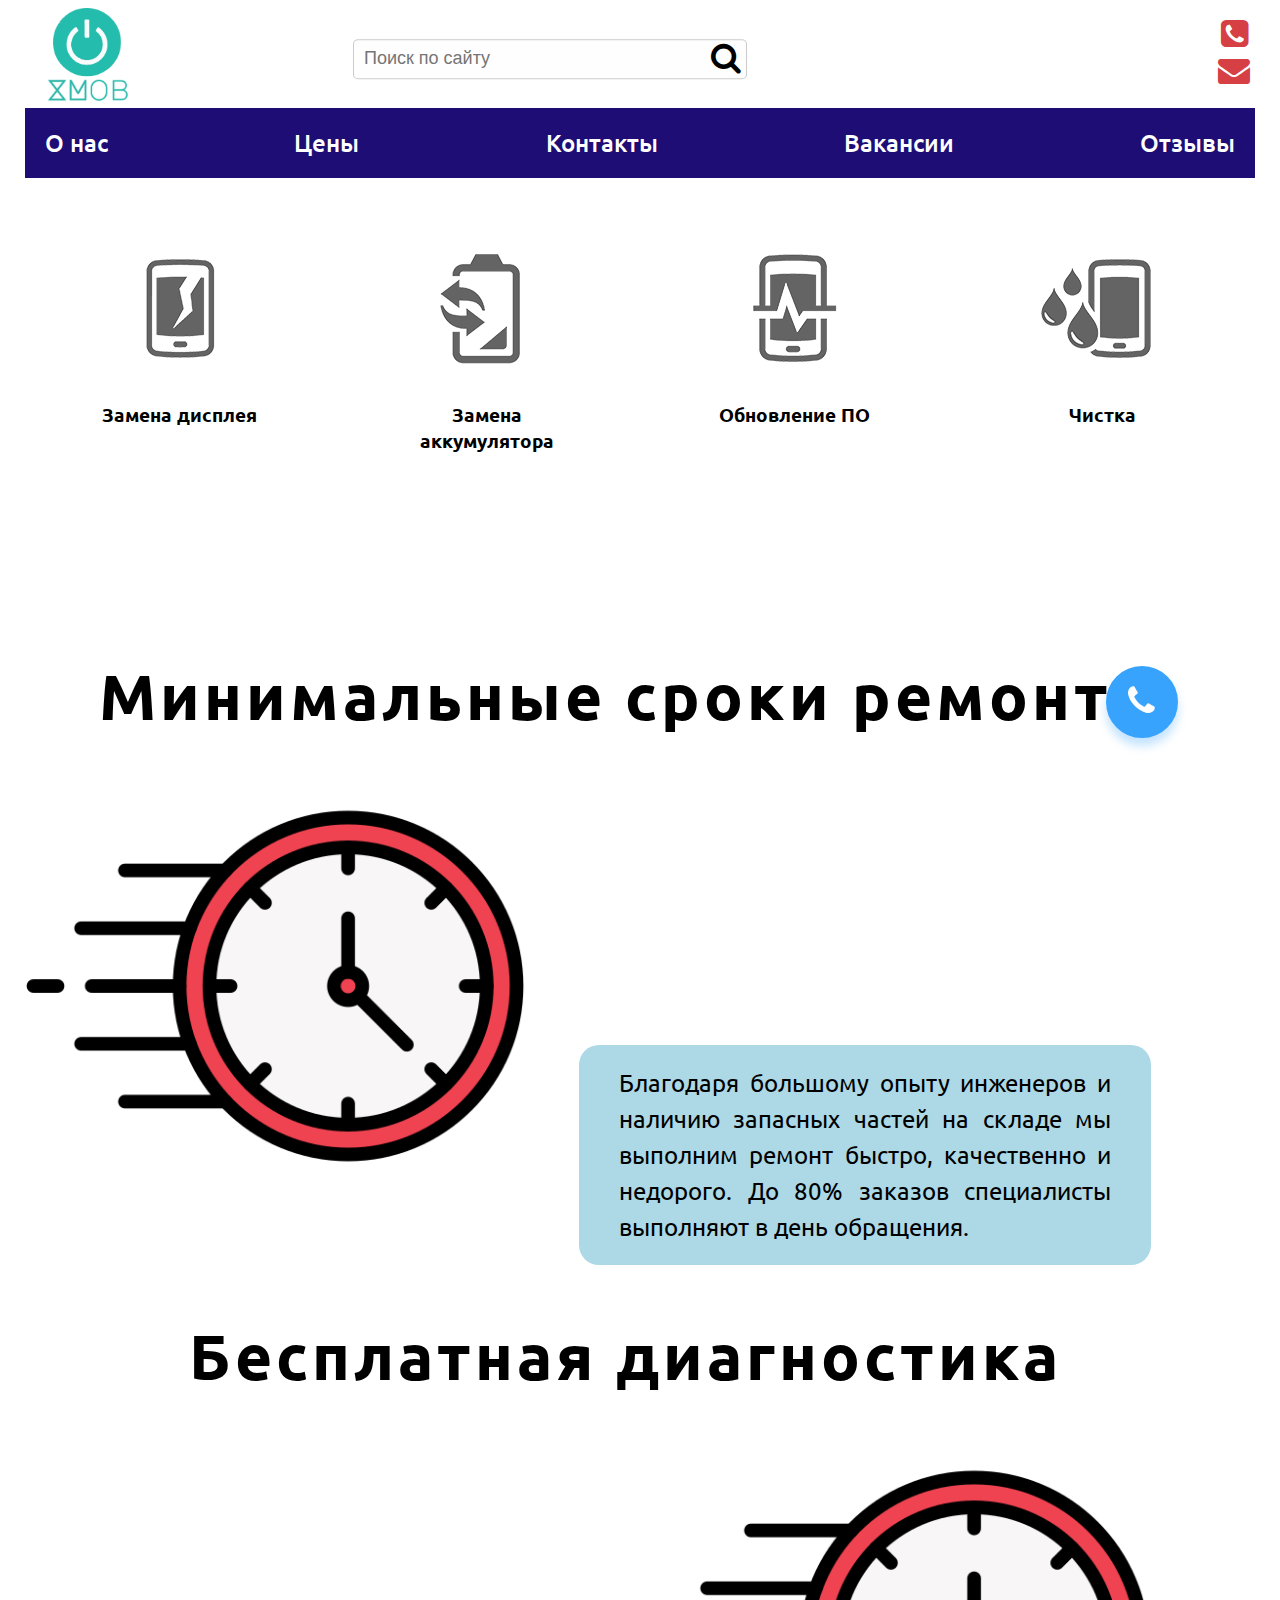
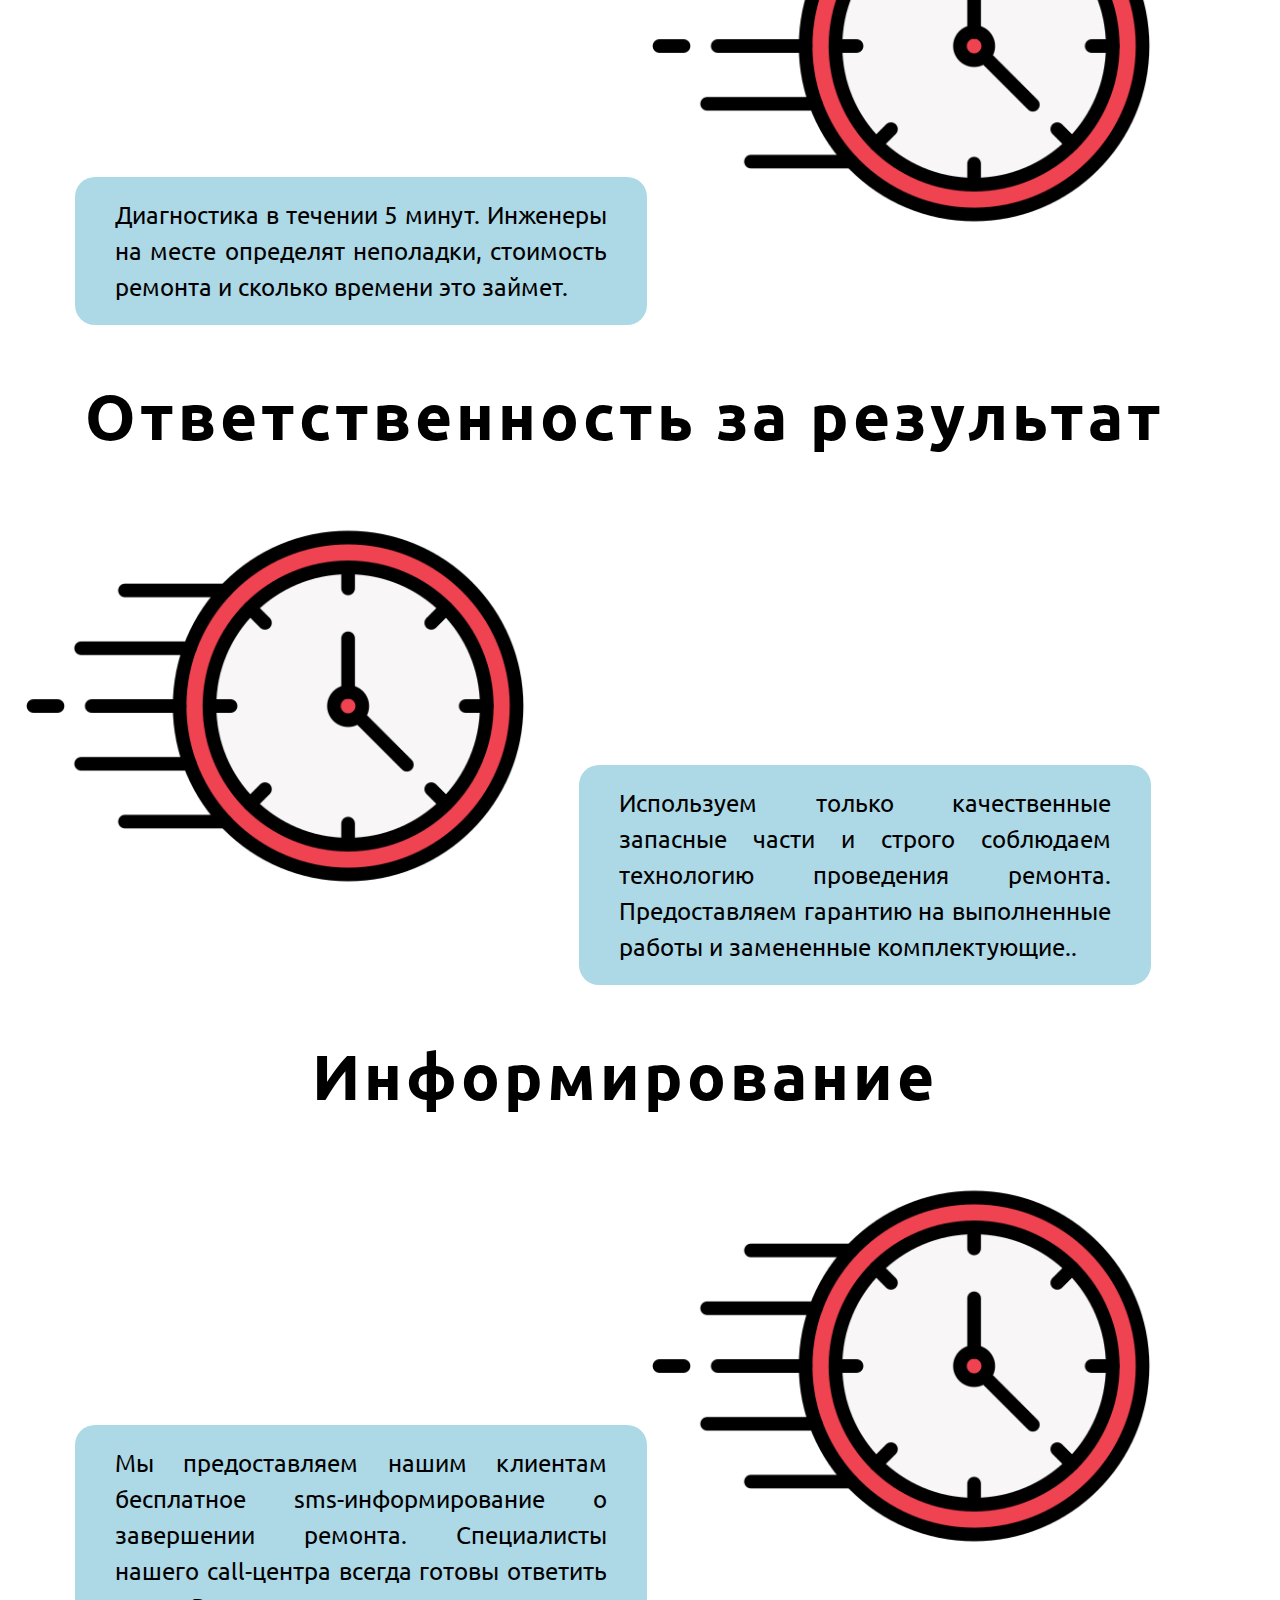
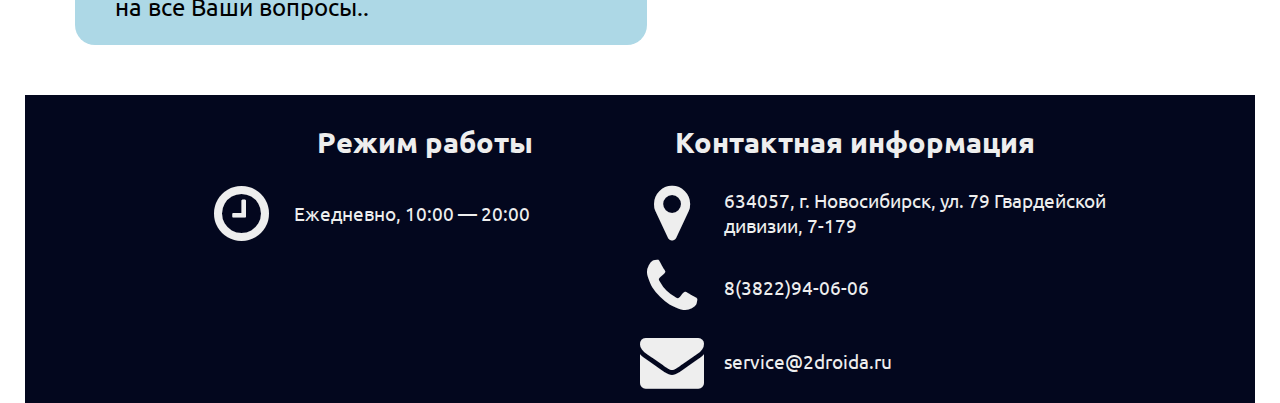
==== commit 6cc61d2d: "a" ====
--- a/Практика 13/index.html
+++ b/Практика 13/index.html
@@ -1,13 +1,13 @@
 <!DOCTYPE html>
 <html>
     <head>
-	<meta charset="utf-8">
-	<title>XMod</title>
-	<link rel="stylesheet" href="style.css">
-	<link rel="preconnect" href="https://fonts.googleapis.com">
-	<link rel="preconnect" href="https://fonts.gstatic.com" crossorigin>
-	<link href="https://fonts.googleapis.com/css2?family=Ubuntu:wght@400;700&display=swap" rel="stylesheet">
-	<link rel="stylesheet" href="font-awesome-4.7.0/css/font-awesome.min.css">
+		<meta charset="utf-8">
+		<title>XMod</title>
+		<link rel="stylesheet" href="style.css">
+		<link rel="preconnect" href="https://fonts.googleapis.com">
+		<link rel="preconnect" href="https://fonts.gstatic.com" crossorigin>
+		<link href="https://fonts.googleapis.com/css2?family=Ubuntu:wght@400;700&display=swap" rel="stylesheet">
+		<link rel="stylesheet" href="font-awesome-4.7.0/css/font-awesome.min.css">
     </head>
     <body>
 	<div class="content">
@@ -19,18 +19,18 @@
 			</a>
 		    </div>
 		    <div class="container">
-			<div class="search">
-			    <input type="search" placeholder="Поиск по сайту">
-			    <i class="fa fa-search fa-2x" aria-hidden="true"></i>
-			</div>
+				<div class="search">
+					<input type="search" placeholder="Поиск по сайту">
+					<i class="fa fa-search fa-2x" aria-hidden="true"></i>
+				</div>
 		    </div>
 		    <div class="buttons">
 			<div class="contacts">
 			    <div class="contact">
-				<div class="text">
-				    <span>8 (3822) 94-06-06</span>
-				</div>
-				<i class="fa fa-phone-square fa-2x fa-fw fa-fh" aria-hidden="true"></i>
+					<div class="text">
+						<span>8 (3822) 94-06-06</span>
+					</div>
+					<i class="fa fa-phone-square fa-2x fa-fw fa-fh" aria-hidden="true"></i>
 			    </div>
 			    <div class="contact">
 				<div class="text">
@@ -43,66 +43,65 @@
 		</div>
 		<nav>
 		    <div class="inner_nav">
-			<a class="nav_item" href="#">О нас</a>
-			<a class="nav_item" href="#">Цены</a>
-			<a class="nav_item" href="#">Контакты</a>
-			<a class="nav_item" href="vakansia.html">Вакансии</a>
-			<a class="nav_item" href="otz.html">Отзывы</a>
+				<a class="nav_item" href="#">О нас</a>
+				<a class="nav_item" href="#">Цены</a>
+				<a class="nav_item" href="#">Контакты</a>
+				<a class="nav_item" href="vakansia.html">Вакансии</a>
+				<a class="nav_item" href="otz.html">Отзывы</a>
 		    </div>
 		</nav>
 	    </header>
-
-	    <div id="slider">
-		<a href="#display" class="popup_link">
-		    <div class="slider_card">
-			<img class="imgphone" src="image/display.png">
-			<p class="card_title">Замена дисплея</p>
-			<div class="more"><p>Подробнее</p></div>
-		    </div>
-		</a>
-		<a href="#battery" class="popup_link">
-		    <div class="slider_card">
-			<img class="imgphone" src="image/battery.png">
-			<p class="card_title">Замена аккумулятора</p>
-			<div class="more"><p>Подробнее</p></div>
-		    </div>
-		</a>
-		<a href="#OS" class="popup_link">
-		    <div class="slider_card">
-			<img class="imgphone" src="image/OS.png">
-			<p class="card_title">Обновление ПО</p>
-			<div class="more"><p>Подробнее</p></div>
-		    </div>
-		</a>
-		<a href="#cleaning" class="popup_link">
-		    <div class="slider_card">
-			<img class="imgphone" src="image/Cleaning.png">
-			<p class="card_title">Чистка</p>
-			<div class="more"><p>Подробнее</p></div>
-		    </div>
-		</a>
-	    </div>
-	    <div class="advantage">
-		<div class="advantage_block">
-		    <span class="advantage_title">Минимальные сроки ремонта</span>
-		    <img class="advantage_img" src="image/clock.png" alt="">
-		    <div class="advantage_text">Благодаря большому опыту инженеров и наличию запасных частей на складе мы выполним ремонт быстро, качественно и недорого. До 80% заказов специалисты выполняют в день обращения.</div>
-		</div>
-		<div class="advantage_block">
-		    <span class="advantage_title">Бесплатная диагностика</span>
-		    <div class="advantage_text">Диагностика в течении 5 минут. Инженеры на месте определят неполадки, стоимость ремонта и сколько времени это займет.</div>
-		    <img class="advantage_img" src="image/clock.png" alt="">
-		</div>
-		<div class="advantage_block">
-		    <span class="advantage_title">Ответственность за результат</span>
-		    <img class="advantage_img" src="image/clock.png" alt="">
-		    <div class="advantage_text">Используем только качественные запасные части и строго соблюдаем технологию проведения ремонта. Предоставляем гарантию на выполненные работы и замененные комплектующие..</div>
-		</div>
-		<div class="advantage_block">
-		    <span class="advantage_title">Информирование</span>
-		    <div class="advantage_text">Мы предоставляем нашим клиентам бесплатное sms-информирование о завершении ремонта. Специалисты нашего call-центра всегда готовы ответить на все Ваши вопросы..</div>
-		    <img class="advantage_img" src="image/clock.png" alt="">
-		</div>
+			<div id="slider">
+				<a href="#display" class="popup_link">
+					<div class="slider_card">
+					<img class="imgphone" src="image/display.png">
+					<p class="card_title">Замена дисплея</p>
+					<div class="more"><p>Подробнее</p></div>
+					</div>
+				</a>
+				<a href="#battery" class="popup_link">
+					<div class="slider_card">
+					<img class="imgphone" src="image/battery.png">
+					<p class="card_title">Замена аккумулятора</p>
+					<div class="more"><p>Подробнее</p></div>
+					</div>
+				</a>
+				<a href="#OS" class="popup_link">
+					<div class="slider_card">
+					<img class="imgphone" src="image/OS.png">
+					<p class="card_title">Обновление ПО</p>
+					<div class="more"><p>Подробнее</p></div>
+					</div>
+				</a>
+				<a href="#cleaning" class="popup_link">
+					<div class="slider_card">
+					<img class="imgphone" src="image/Cleaning.png">
+					<p class="card_title">Чистка</p>
+					<div class="more"><p>Подробнее</p></div>
+					</div>
+				</a>
+			</div>
+			<div class="advantage">
+			<div class="advantage_block">
+				<span class="advantage_title">Минимальные сроки ремонта</span>
+				<img class="advantage_img" src="image/clock.png" alt="">
+				<div class="advantage_text">Благодаря большому опыту инженеров и наличию запасных частей на складе мы выполним ремонт быстро, качественно и недорого. До 80% заказов специалисты выполняют в день обращения.</div>
+			</div>
+			<div class="advantage_block">
+				<span class="advantage_title">Бесплатная диагностика</span>
+				<div class="advantage_text">Диагностика в течении 5 минут. Инженеры на месте определят неполадки, стоимость ремонта и сколько времени это займет.</div>
+				<img class="advantage_img" src="image/clock.png" alt="">
+			</div>
+			<div class="advantage_block">
+				<span class="advantage_title">Ответственность за результат</span>
+				<img class="advantage_img" src="image/clock.png" alt="">
+				<div class="advantage_text">Используем только качественные запасные части и строго соблюдаем технологию проведения ремонта. Предоставляем гарантию на выполненные работы и замененные комплектующие..</div>
+			</div>
+			<div class="advantage_block">
+				<span class="advantage_title">Информирование</span>
+				<div class="advantage_text">Мы предоставляем нашим клиентам бесплатное sms-информирование о завершении ремонта. Специалисты нашего call-центра всегда готовы ответить на все Ваши вопросы..</div>
+				<img class="advantage_img" src="image/clock.png" alt="">
+			</div>
 	    </div>
 	</div>
 	<div type="button" class="callback-bt">
@@ -216,10 +215,32 @@
 		<div class="service_info">
 			<div class="info_block">
 				<h3 class="title">Режим работы</h3>
-				<i class="fa fa-clock-o fa-4x" aria-hidden="true"></i>
-				<div class="text">Ежедневно, 10:00 — 20:00</div>
-			</div>
-			<div class="info_block"></div>
+				<div class="info_content">
+					<i class="fa fa-clock-o fa-4x" aria-hidden="true"></i>
+					<div class="text">Ежедневно, 10:00 — 20:00</div>
+				</div>
+			</div>
+			<div class="info_block">
+				<h3 class="title">Контактная информация</h3>
+				<div class="info_content">
+					<i class="fa fa-map-marker fa-4x" aria-hidden="true"></i>
+					<div class="text">
+						634057, г. Новосибирск, ул. 79 Гвардейской дивизии, 7-179
+					</div>
+				</div>
+				<div class="info_content">
+					<i class="fa fa-phone fa-4x" aria-hidden="true"></i>
+					<div class="text">
+						8(3822)94-06-06
+					</div>
+				</div>
+				<div class="info_content">
+					<i class="fa fa-envelope fa-4x" aria-hidden="true"></i>
+					<div class="text">
+						service@2droida.ru
+					</div>
+				</div>
+			</div>
 		</div>
 	</footer>
 	<script type="text/javascript" src="script.js"></script>
--- a/Практика 13/style.css
+++ b/Практика 13/style.css
@@ -1,3 +1,8 @@
+body
+{
+    margin-bottom: 0;
+}
+
 p, a, button, span, div {
     font-family: 'Ubuntu', sans-serif;
     user-select: none;
@@ -609,18 +614,23 @@
 {
     width: 1230px;
     margin: 0 auto;
+    background-color: #03071e;
+    color: #eee;
+    margin-top: 50px;
 }
 
 .service_info 
 {
-    width: 65%;
-    display: flex;
+    width: 70%;
+    margin: 0 auto;
+    display: flex;
+    flex-direction: row;
     justify-content: space-between;
 }
 
 .info_block 
 {
-    width: 40%;
+    width: 50%;
 }
 
 .info_block .title
@@ -629,9 +639,29 @@
     margin-bottom: 20px;
 }
 
-.info_block .text
-{
-    display: inline-block;
-    height: 100%;
-}
-
+.info_block .info_content
+{
+    position: relative;
+    width: 100%;
+    margin-bottom: 10px;
+}
+
+.info_content .fa
+{
+    width: 64px;
+    height: 64px;
+    text-align: center;
+}
+
+.info_content .text
+{
+    display: inline-block;
+    position: absolute;
+    width: 100%;
+    top: 50%;
+    transform: translateY(-50%);
+    text-align: left;
+    font-size: 1.2em;
+    margin-left: 20px;
+    user-select: text;
+}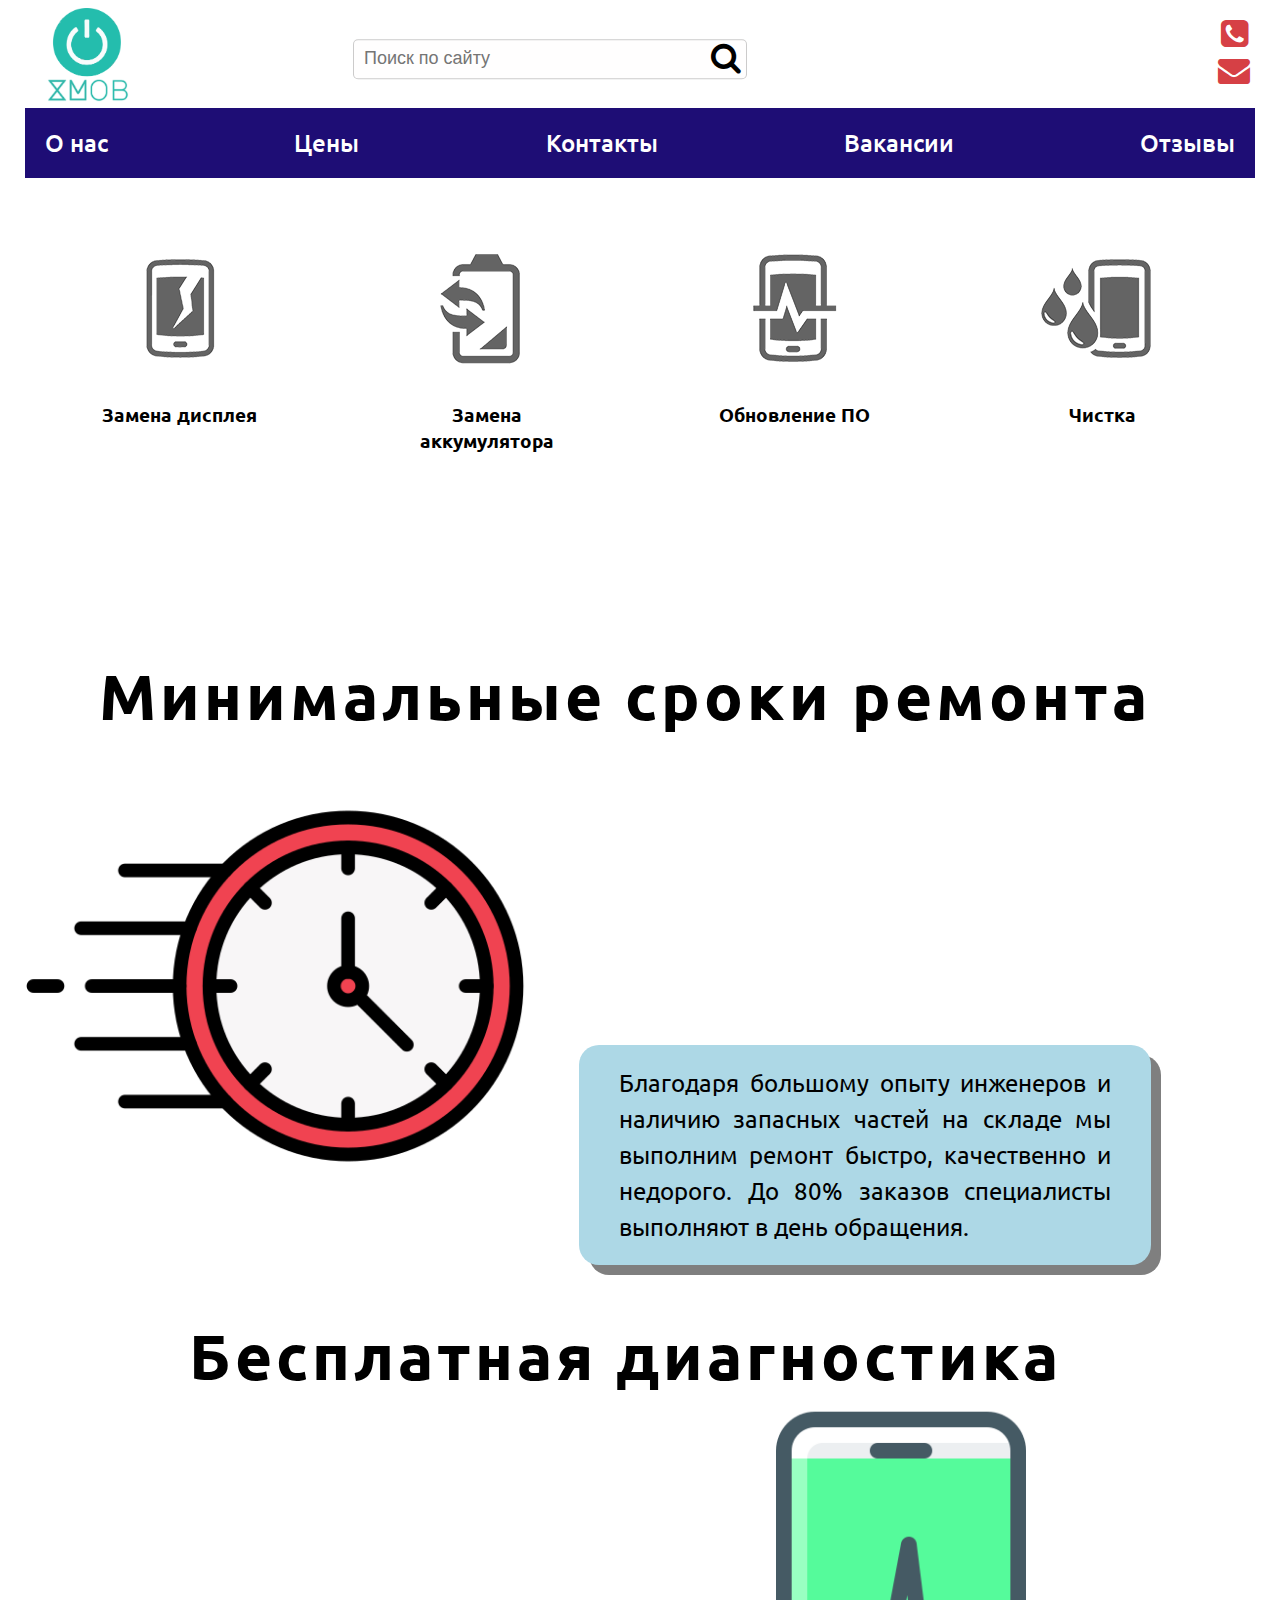
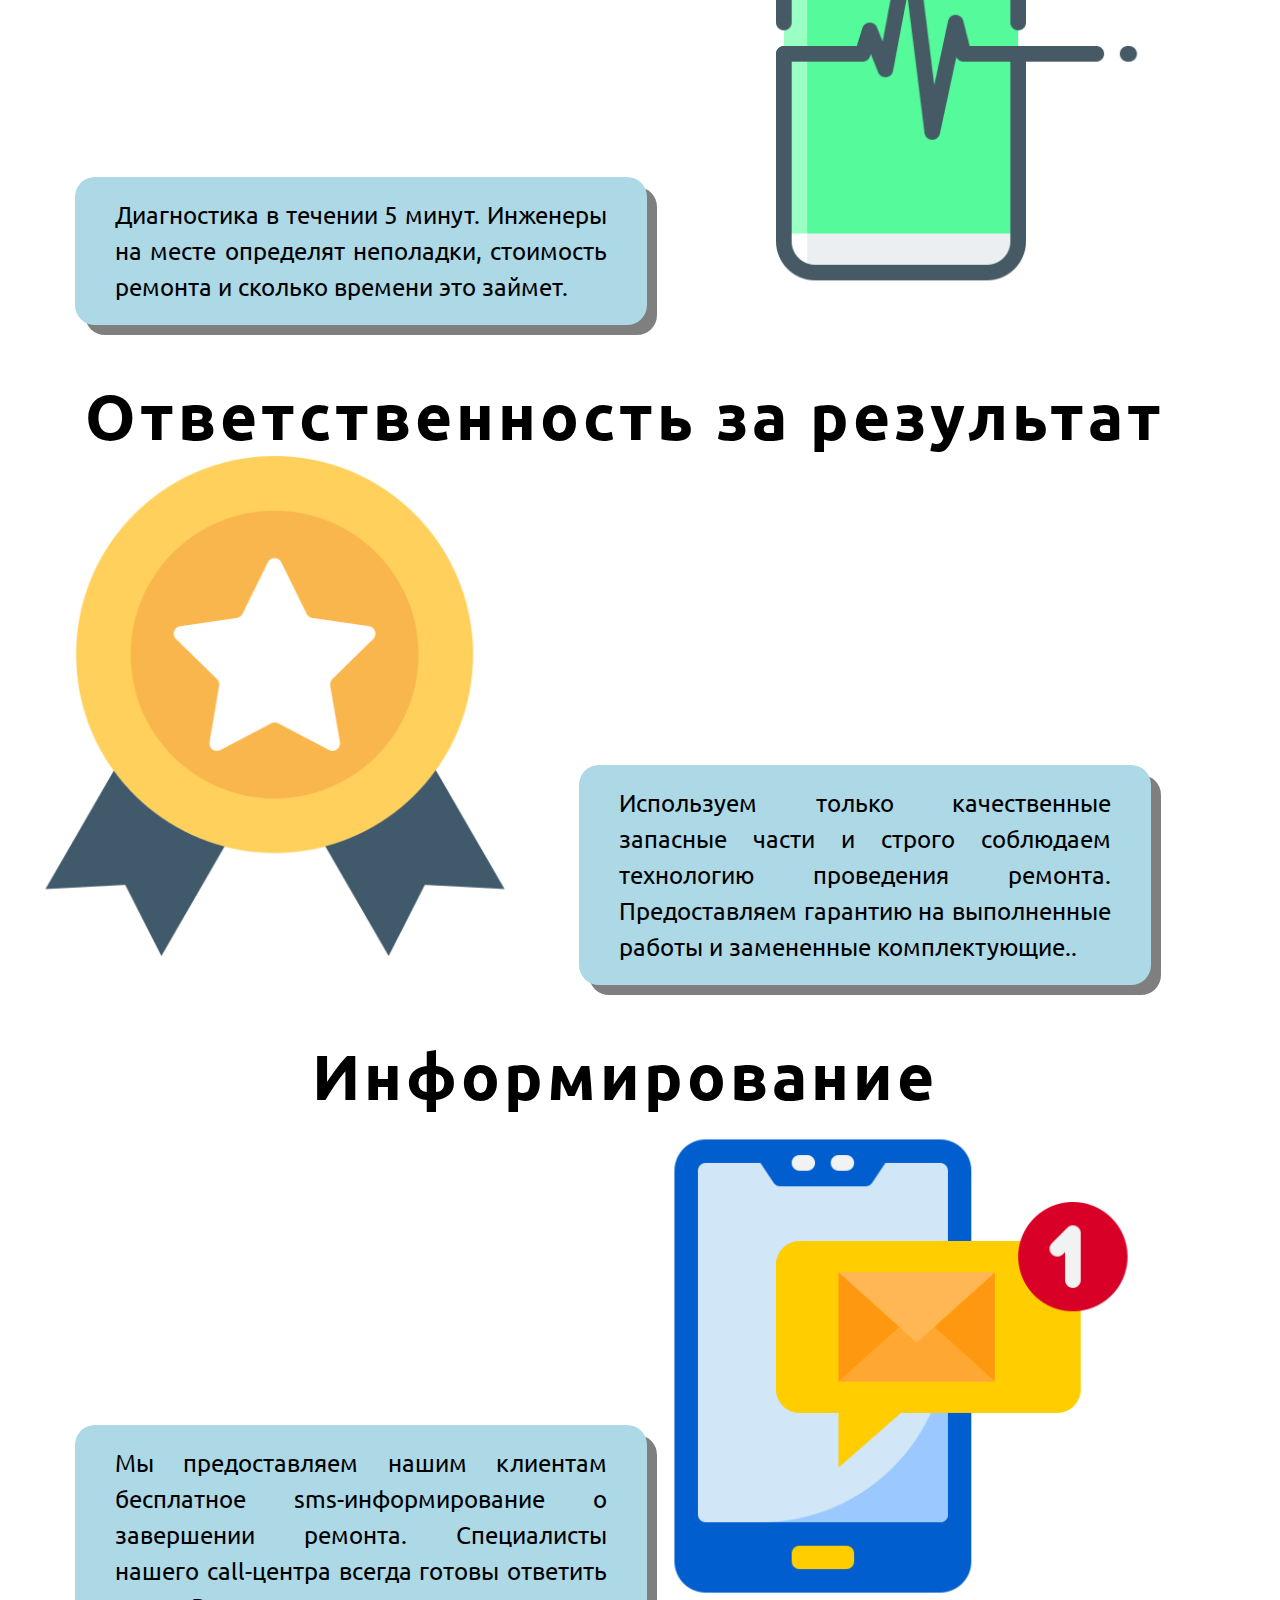
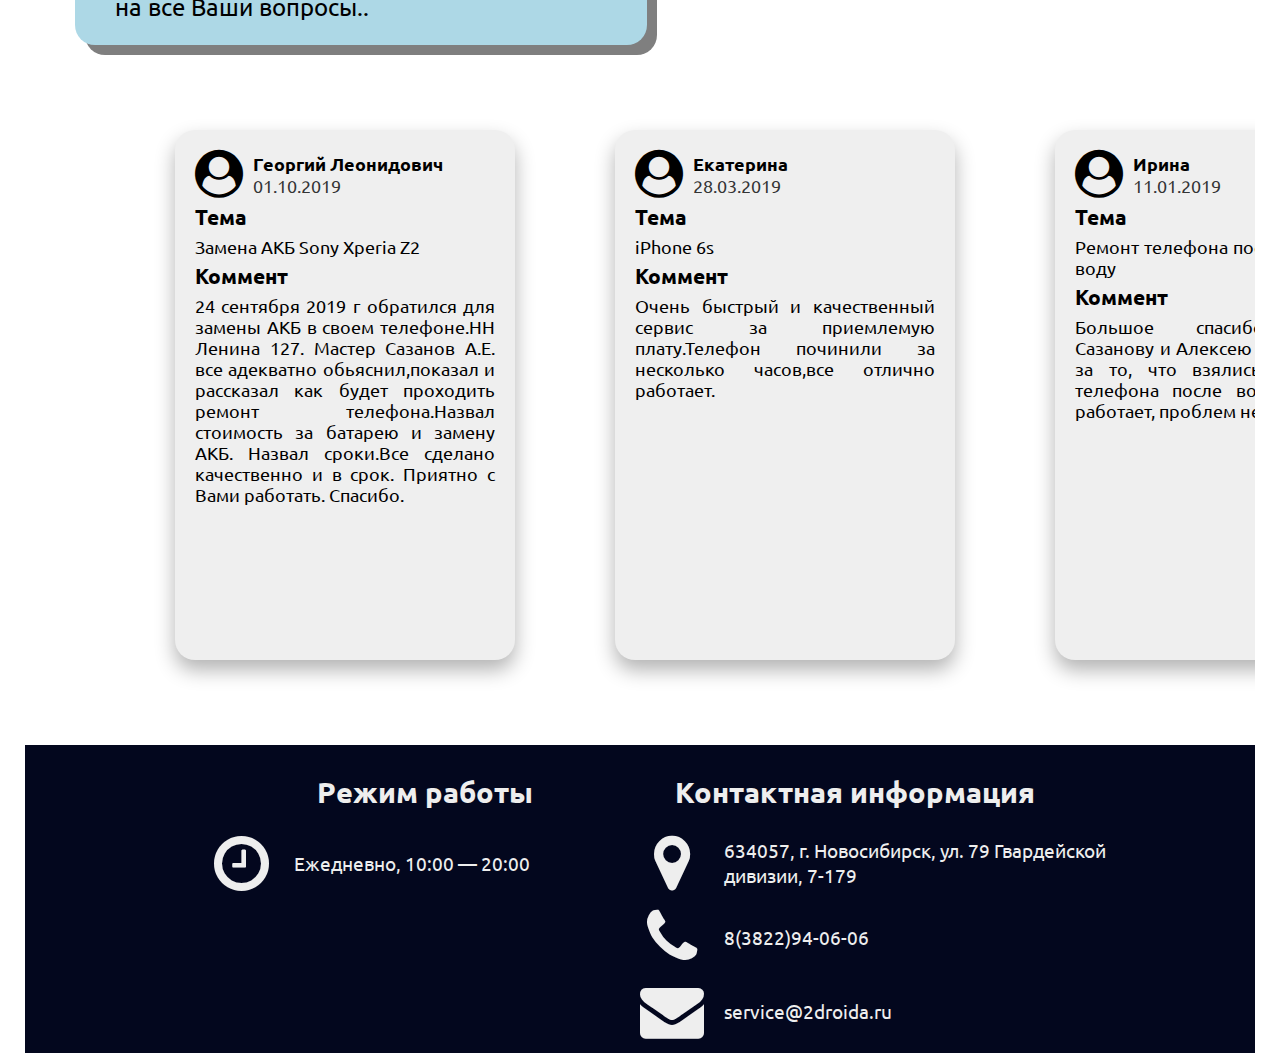
==== commit 15b56f42: "a" ====
--- a/Практика 13/index.html
+++ b/Практика 13/index.html
@@ -82,32 +82,88 @@
 				</a>
 			</div>
 			<div class="advantage">
-			<div class="advantage_block">
-				<span class="advantage_title">Минимальные сроки ремонта</span>
-				<img class="advantage_img" src="image/clock.png" alt="">
-				<div class="advantage_text">Благодаря большому опыту инженеров и наличию запасных частей на складе мы выполним ремонт быстро, качественно и недорого. До 80% заказов специалисты выполняют в день обращения.</div>
-			</div>
-			<div class="advantage_block">
-				<span class="advantage_title">Бесплатная диагностика</span>
-				<div class="advantage_text">Диагностика в течении 5 минут. Инженеры на месте определят неполадки, стоимость ремонта и сколько времени это займет.</div>
-				<img class="advantage_img" src="image/clock.png" alt="">
-			</div>
-			<div class="advantage_block">
-				<span class="advantage_title">Ответственность за результат</span>
-				<img class="advantage_img" src="image/clock.png" alt="">
-				<div class="advantage_text">Используем только качественные запасные части и строго соблюдаем технологию проведения ремонта. Предоставляем гарантию на выполненные работы и замененные комплектующие..</div>
-			</div>
-			<div class="advantage_block">
-				<span class="advantage_title">Информирование</span>
-				<div class="advantage_text">Мы предоставляем нашим клиентам бесплатное sms-информирование о завершении ремонта. Специалисты нашего call-центра всегда готовы ответить на все Ваши вопросы..</div>
-				<img class="advantage_img" src="image/clock.png" alt="">
-			</div>
-	    </div>
-	</div>
-	<div type="button" class="callback-bt">
-		<div class="text-call">
-			<i class="fa fa-phone"></i>
-			<span>Заказать<br>звонок</span>
+				<div class="advantage_block">
+					<span class="advantage_title">Минимальные сроки ремонта</span>
+					<img class="advantage_img" src="image/clock.png" alt="">
+					<div class="advantage_text">Благодаря большому опыту инженеров и наличию запасных частей на складе мы выполним ремонт быстро, качественно и недорого. До 80% заказов специалисты выполняют в день обращения.</div>
+				</div>
+				<div class="advantage_block">
+					<span class="advantage_title">Бесплатная диагностика</span>
+					<div class="advantage_text">Диагностика в течении 5 минут. Инженеры на месте определят неполадки, стоимость ремонта и сколько времени это займет.</div>
+					<img class="advantage_img" src="image/diagnostic-tool.png" alt="">
+				</div>
+				<div class="advantage_block">
+					<span class="advantage_title">Ответственность за результат</span>
+					<img class="advantage_img" src="image/medal.png" alt="">
+					<div class="advantage_text">Используем только качественные запасные части и строго соблюдаем технологию проведения ремонта. Предоставляем гарантию на выполненные работы и замененные комплектующие..</div>
+				</div>
+				<div class="advantage_block">
+					<span class="advantage_title">Информирование</span>
+					<div class="advantage_text">Мы предоставляем нашим клиентам бесплатное sms-информирование о завершении ремонта. Специалисты нашего call-центра всегда готовы ответить на все Ваши вопросы..</div>
+					<img class="advantage_img" src="image/notification.png" alt="">
+				</div>
+	    </div>
+	</div>
+	<div class="comments">
+		<div class="inner_comments">
+			<div class="comment_block">
+				<div class="comment_header">
+					<i class="fa fa-user-circle fa-3x" aria-hidden="true"></i>
+					<div class="comment_info">
+						<div class="name">Георгий Леонидович</div>
+						<div class="date">01.10.2019</div>
+					</div>
+				</div>
+				<div class="problem">Замена АКБ Sony Xperia Z2</div>
+				<div class="comment">24 сентября 2019 г обратился для замены АКБ в своем телефоне.НН Ленина 127. Мастер Сазанов А.Е. все адекватно обьяснил,показал и рассказал как будет проходить ремонт телефона.Назвал стоимость за батарею и замену АКБ. Назвал сроки.Все сделано качественно и в срок. Приятно с Вами работать. Спасибо.</div>
+			</div>
+			<div class="comment_block">
+				<div class="comment_header">
+					<i class="fa fa-user-circle fa-3x" aria-hidden="true"></i>
+					<div class="comment_info">
+						<div class="name">Екатерина</div>
+						<div class="date">28.03.2019</div>
+					</div>
+				</div>
+				<div class="problem">iPhone 6s</div>
+				<div class="comment">Очень быстрый и качественный сервис за приемлемую плату.Телефон починили за несколько часов,все отлично работает.</div>
+			</div>
+			<div class="comment_block">
+				<div class="comment_header">
+					<i class="fa fa-user-circle fa-3x" aria-hidden="true"></i>
+					<div class="comment_info">
+						<div class="name">Ирина</div>
+						<div class="date">11.01.2019</div>
+					</div>
+				</div>
+				<div class="problem">Ремонт телефона после падения в воду</div>
+				<div class="comment">Большое спасибо Андрею Сазанову и Алексею Овчинникову за то, что взялись за ремонт телефона после воды. Телефон работает, проблем нет.</div>
+			</div>
+			<div class="comment_block">
+				<div class="comment_header">
+					<i class="fa fa-user-circle fa-3x" aria-hidden="true"></i>
+					<div class="comment_info">
+						<div class="name">Андрей</div>
+						<div class="date">29.10.2018</div>
+					</div>
+				</div>
+				<div class="problem">Самый лучший сервис</div>
+				<div class="comment">Я обращался в 4 сервиса, чтобы починили мои беспроводные наушники (X3T) после замыкания. В одном сервисе сказали мне, что починка будет стоить дороже новых наушников, другие сказали, что их чинить нет смысла. А в сервисе "Мастер GSM" всё просто и без накладок. Подошли к вопросу оригинально и починили. Всё работает! Припаяли проводок и отправили домой. За такую простоту даже денег не взяли. Большое Спасибо!!!</div>
+			</div>
+			<div class="comment_block">
+				<div class="comment_header">
+					<i class="fa fa-user-circle fa-3x" aria-hidden="true"></i>
+					<div class="comment_info">
+						<div class="name">Руслан</div>
+						<div class="date">16.06.2018</div>
+					</div>
+				</div>
+				<div class="problem">Ремонт iPhone SE</div>
+				<div class="comment">Добрый день! Хочу выразить огромную благодарность сервисному центру за ремонт телефона. Приняли аппарат быстро и без проблем хотя во время приемки проблемы не подтвердились. Получил отчет о процессе ремонта. В итоге в первый же рабочий день приступили к ремонту. На третий день ремонта сообщили, что можно приезжать и забирать телефон. Очень быстро и ни каких проблем. Спасибо. Буду советовать всем знакомым.</div>
+			</div>
+		</div>
+		<div class="slider">
+			
 		</div>
 	</div>
 	<div id="display" class="popup">
--- a/Практика 13/style.css
+++ b/Практика 13/style.css
@@ -6,75 +6,6 @@
 p, a, button, span, div {
     font-family: 'Ubuntu', sans-serif;
     user-select: none;
-}
-
-.callback-bt {
-    background:#38a3fd;
-    border:2px solid #38a3fd;
-    border-radius:50%;
-    box-shadow:0 8px 10px rgba(56,163,253,0.3);
-    cursor:pointer;
-    height:68px;
-    text-align:center;
-    width:68px;
-    position: fixed;
-    right: 8%;
-    bottom: 18%;
-    z-index:999;
-    transition:.3s;
-}
-
-.callback-bt .text-call{
-    height:68px;
-    width:68px;        
-    border-radius:50%;
-    position:relative;
-    overflow:hidden;
-}
-
-.callback-bt .text-call span {
-    text-align: center;
-    color:#38a3fd;
-    opacity: 0;
-    font-size: 0;
-    position:absolute;
-    right: 4px;
-    top: 22px;
-    line-height: 14px;
-    font-weight: 600;
-    text-transform: uppercase;
-    transition: opacity .3s linear;
-    font-family: 'montserrat', Arial, Helvetica, sans-serif;
-}
-
-.callback-bt .text-call:hover span {
-    opacity: 1;
-    font-size: 11px;
-}
-
-.callback-bt:hover i {
-    display:none;
-}
-
-.callback-bt:hover {
-    z-index:1;
-    background:#fff;
-    color:transparent;
-    transition:.3s;
-}
-
-.callback-bt:hover i {
-    color:#38a3fd;
-    font-size:40px;
-    transition:.3s;
-}
-
-.callback-bt i {
-    color:#fff;
-    font-size:34px;
-    transition:.3s;
-    line-height: 66px;
-    transition: .5s ease-in-out;
 }
 
 .content
@@ -518,7 +449,7 @@
     height: 100%;
     bottom: -30px;
     transition: bottom .3s,
-		background .3s;
+		        background .3s;
     font-size: 1.5em;
     font-weight: 700;
     cursor: pointer;
@@ -608,6 +539,101 @@
     font-size: 1.5em;
     text-align: justify;
     background-color: lightblue;
+    box-shadow: 10px 10px 0 0 rgba(0, 0, 0, .5);
+}
+
+.comments
+{
+    width: 1230px;
+    margin: 50px auto;
+}
+
+.inner_comments
+{
+    position: relative;
+    display: flex;
+    flex-wrap: nowrap;
+    height: 600px;
+    padding: 0 50px;
+    overflow-y: hidden;
+    overflow-x: hidden;
+}
+
+.comment_block
+{
+    position: relative;
+    display: inline-block;
+    top: 50%;
+    transform: translateY(-50%);
+    min-width: 300px;
+    padding: 20px;
+    background-color: #efefef;
+    border-radius: 20px;
+    margin-left: 100px;
+    margin-bottom: 70px;
+    box-shadow: 0 10px 20px 0 rgba(0, 0, 0, .3);
+    transition: box-shadow .2s linear;
+}
+
+.comment_block:hover
+{
+    box-shadow: 0 10px 20px 0 rgba(58, 51, 95, 0.8);
+}
+
+.comment_header
+{
+    position: relative;
+    width: 100%;
+}
+
+.comment_info
+{
+    position: absolute;
+    display: inline-block;
+    top: 50%;
+    transform: translateY(-50%);
+    margin-left: 10px;
+    font-size: 1.1em;
+}
+
+.comment_info .name
+{
+    font-weight: 600;
+}
+
+.comment_info .date
+{
+    color: rgba(0, 0, 0, .8);
+}
+
+.problem::before
+{
+    content: 'Тема';
+    display: block;
+    font-weight: 700;
+    margin: 5px 0;
+    font-size: 1.2em;
+}
+
+.comment::before
+{
+    content: 'Коммент';
+    display: block;
+    font-weight: 700;
+    margin: 5px 0;
+    font-size: 1.2em;
+}
+
+.comment
+{
+    font-size: 1.1em;
+    text-align: justify; 
+}
+
+.problem
+{
+    font-size: 1.1em;
+    text-align: justify;
 }
 
 footer 
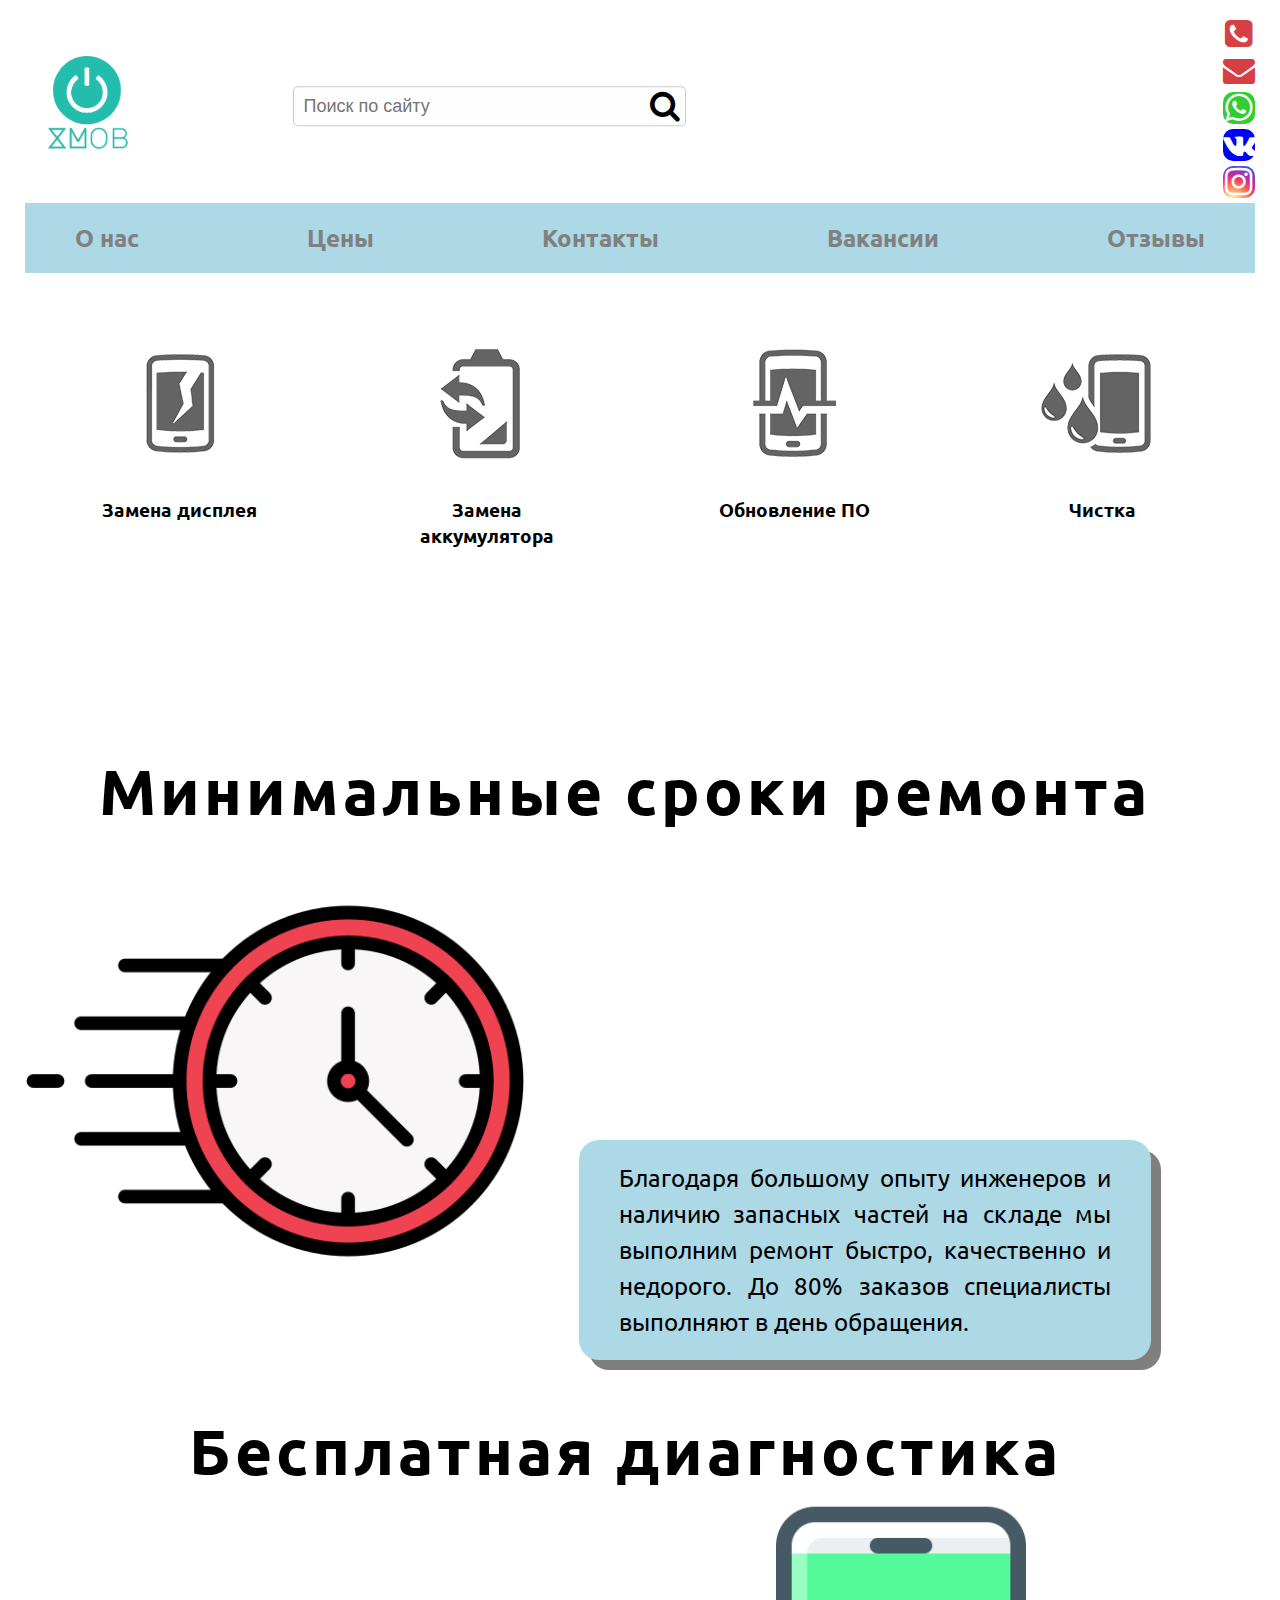
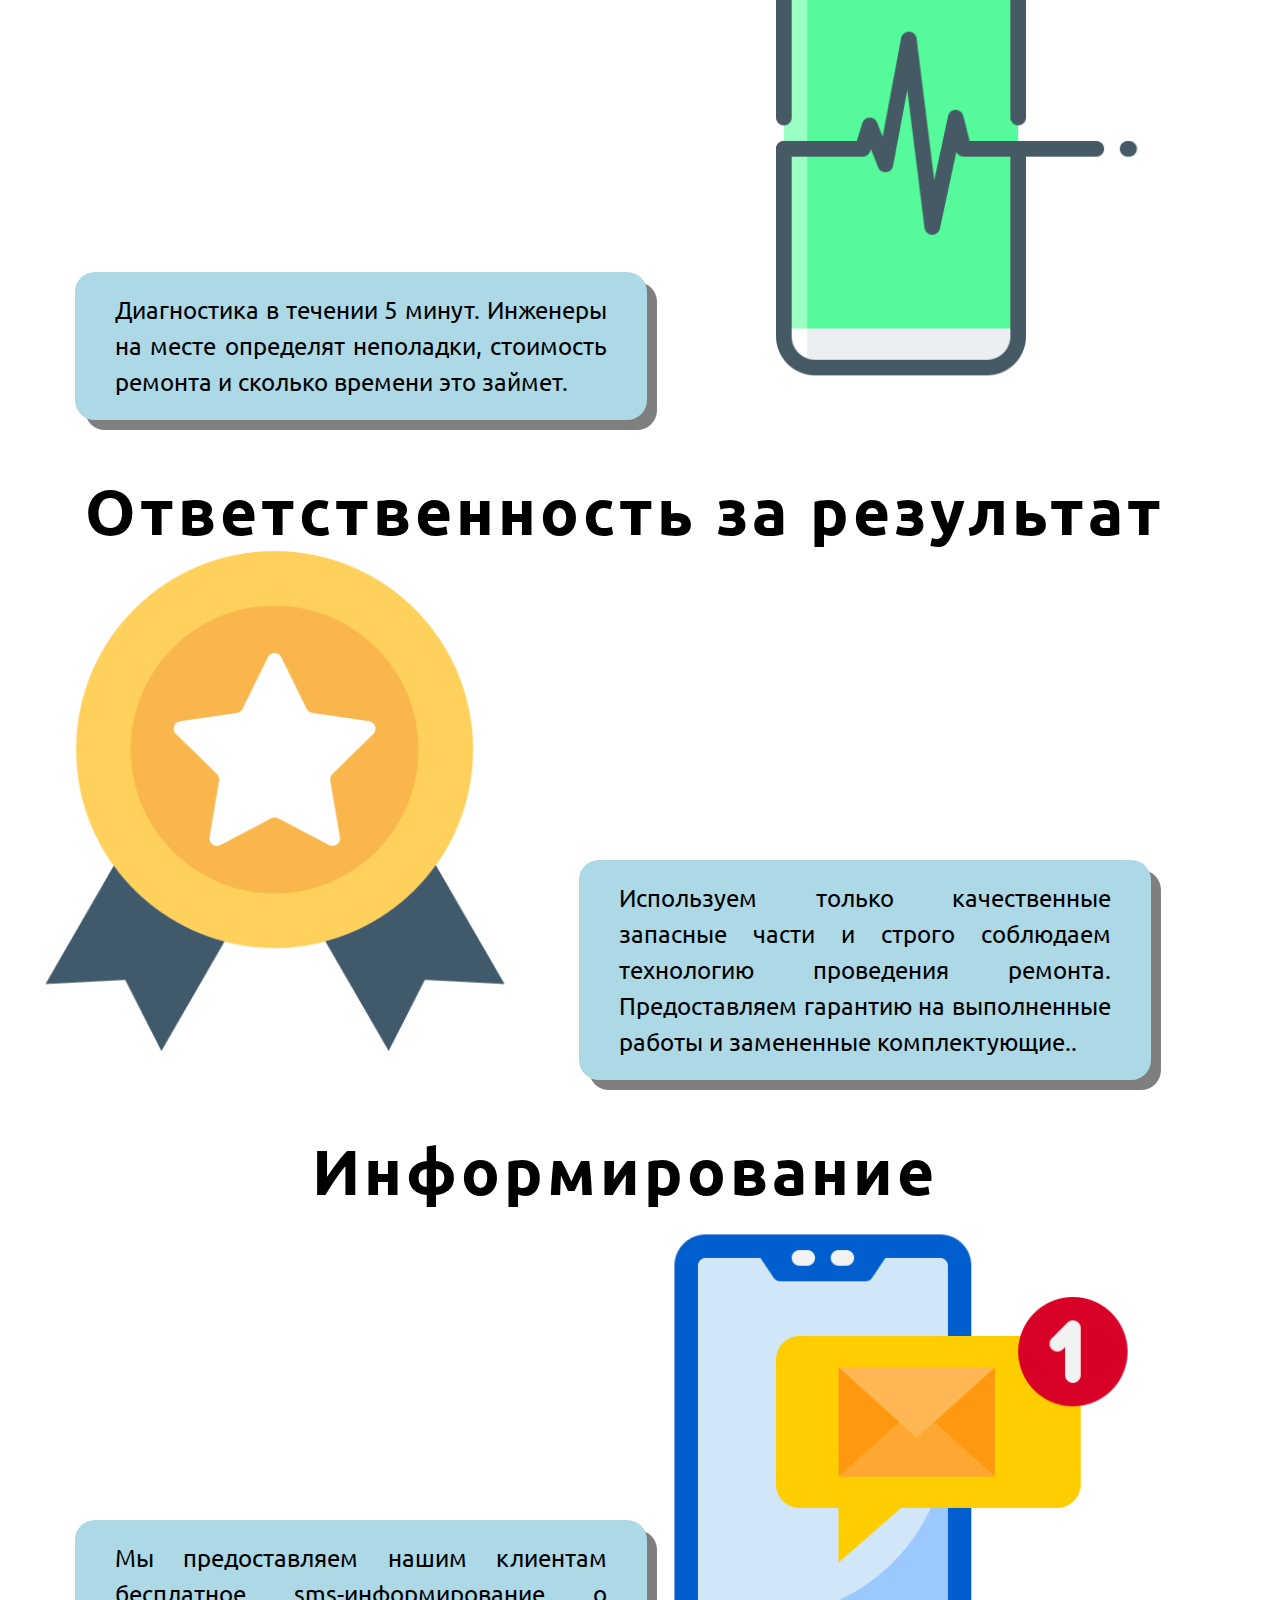
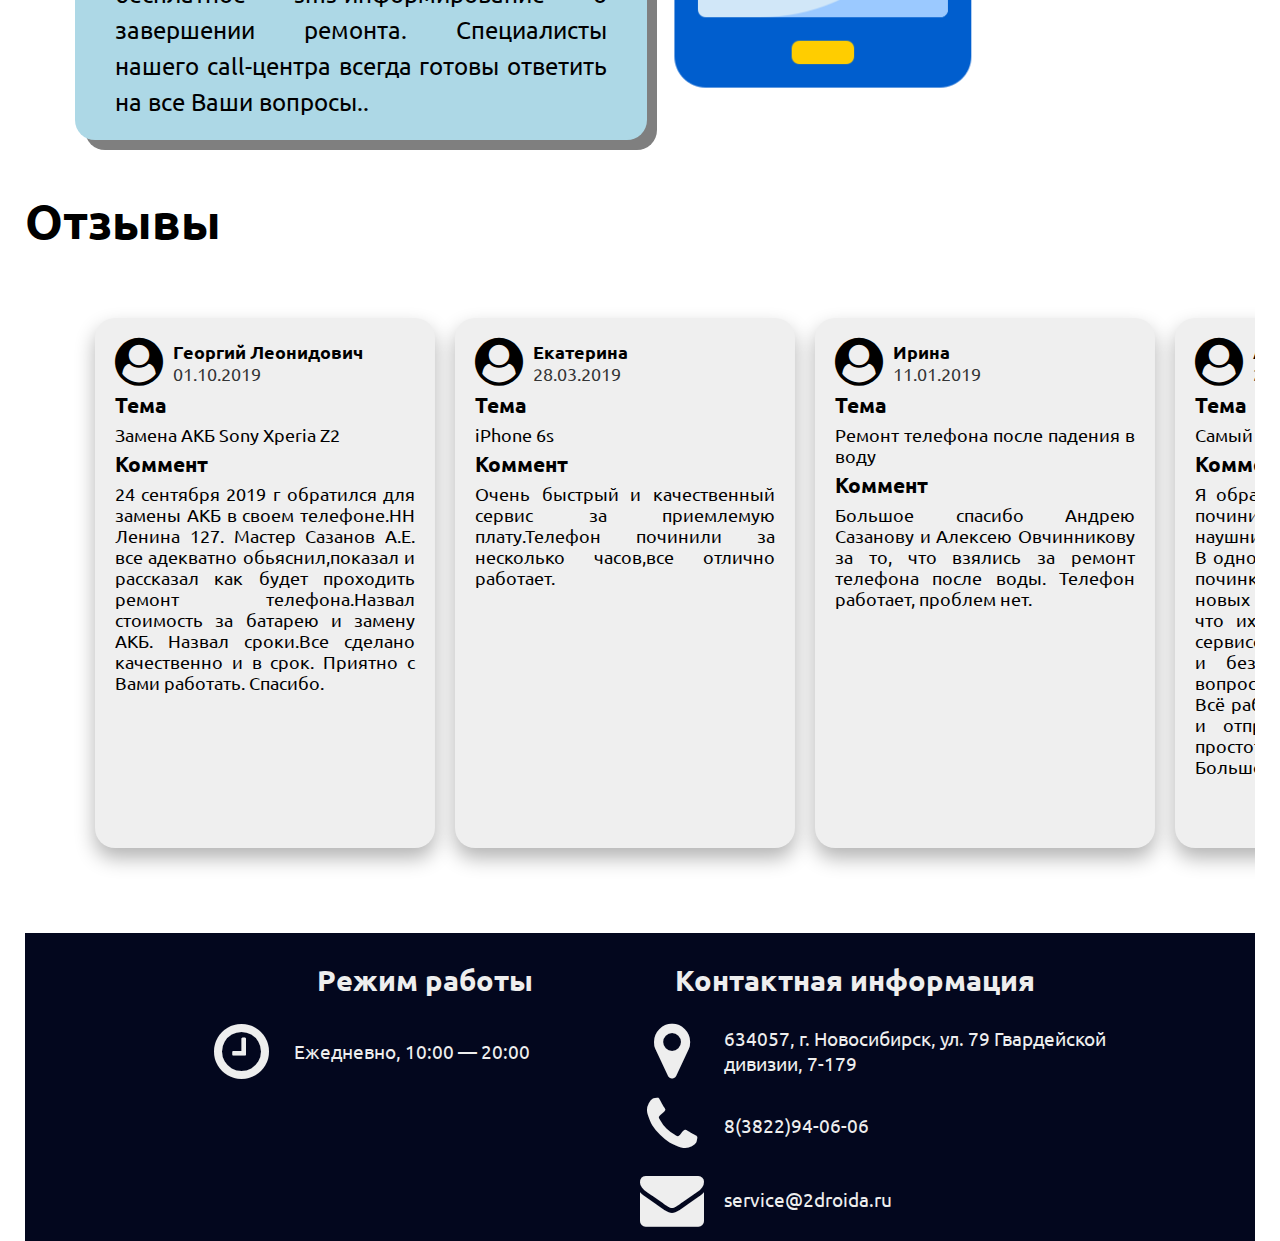
==== commit cbca93ce: "" ====
--- a/Практика 13/index.html
+++ b/Практика 13/index.html
@@ -25,20 +25,38 @@
 				</div>
 		    </div>
 		    <div class="buttons">
-			<div class="contacts">
-			    <div class="contact">
-					<div class="text">
-						<span>8 (3822) 94-06-06</span>
-					</div>
-					<i class="fa fa-phone-square fa-2x fa-fw fa-fh" aria-hidden="true"></i>
-			    </div>
-			    <div class="contact">
-				<div class="text">
-				    <span>service@2droida.ru</span>
-				</div>
-				<i class="fa fa-envelope fa-2x fa-fw fa-fh" aria-hidden="true"></i>
-			    </div>
-			</div>
+				<div class="contacts">
+					<div class="contact">
+						<div class="text">
+							<a>8 (3822) 94-06-06</a>
+						</div>
+						<i class="fa fa-phone-square fa-2x fa-fw fa-fh" aria-hidden="true"></i>
+					</div>
+					<div class="contact">
+						<div class="text">
+							<a>service@2droida.ru</a>
+						</div>
+						<i class="fa fa-envelope fa-2x fa-fw fa-fh" aria-hidden="true"></i>
+					</div>
+					<div class="contact">
+						<div class="text">
+							<a href="whatsapp://send?phone=7903950645" target="_blank">whatsapp://send?phone=7903950645</a>
+						</div>
+						<i class="fa fa-whatsapp fa-2x fa-fw fa-fh" aria-hidden="true"></i>
+					</div>
+					<div class="contact">
+						<div class="text">
+							<a href="https://vk.com/droid" target="_blank">https://vk.com/droid</a>
+						</div>
+						<i class="fa fa-vk fa-2x fa-fw fa-fh" aria-hidden="true"></i>
+					</div>
+					<div class="contact">
+						<div class="text">
+							<a href="https://instagram.com/droid" target="_blank">https://instagram.com/droid</a>
+						</div>
+						<i class="fa fa-instagram fa-2x fa-fw fa-fh" aria-hidden="true"></i>
+					</div>
+				</div>
 		    </div>
 		</div>
 		<nav>
@@ -46,8 +64,8 @@
 				<a class="nav_item" href="#">О нас</a>
 				<a class="nav_item" href="#">Цены</a>
 				<a class="nav_item" href="#">Контакты</a>
-				<a class="nav_item" href="vakansia.html">Вакансии</a>
-				<a class="nav_item" href="otz.html">Отзывы</a>
+				<a class="nav_item" href="#">Вакансии</a>
+				<a class="nav_item" href="#Comments">Отзывы</a>
 		    </div>
 		</nav>
 	    </header>
@@ -104,7 +122,8 @@
 				</div>
 	    </div>
 	</div>
-	<div class="comments">
+	<div class="comments" id="Comments">
+		<h1>Отзывы</h1>
 		<div class="inner_comments">
 			<div class="comment_block">
 				<div class="comment_header">
@@ -161,9 +180,6 @@
 				<div class="problem">Ремонт iPhone SE</div>
 				<div class="comment">Добрый день! Хочу выразить огромную благодарность сервисному центру за ремонт телефона. Приняли аппарат быстро и без проблем хотя во время приемки проблемы не подтвердились. Получил отчет о процессе ремонта. В итоге в первый же рабочий день приступили к ремонту. На третий день ремонта сообщили, что можно приезжать и забирать телефон. Очень быстро и ни каких проблем. Спасибо. Буду советовать всем знакомым.</div>
 			</div>
-		</div>
-		<div class="slider">
-			
 		</div>
 	</div>
 	<div id="display" class="popup">
--- a/Практика 13/style.css
+++ b/Практика 13/style.css
@@ -72,21 +72,45 @@
 {
     display: inline-block;
     position: relative;
+    width: 32px;
+    height: 32px;
     right: 0;
     color: #d64045;
 }
 
+.contact .fa-whatsapp
+{
+    border-radius: 10px;
+    color: white;
+    background-color: limegreen;
+}
+
+.contact .fa-vk
+{
+    border-radius: 10px;
+    color: white;
+    background-color: blue;
+}
+
+.contact .fa-instagram
+{
+    border-radius: 10px;
+    color: white;
+    background: #d6249f;
+    background: radial-gradient(circle at 30% 107%, #fdf497 0%, #fdf497 5%, #fd5949 45%,#d6249f 60%,#285AEB 90%);
+}
+
 .contact:hover
 {
     width: 100%;
 }
 
-.contact:hover .text span
+.contact:hover .text a
 {
     right: 0;
 }
 
-.contact .text span
+.contact .text a
 {
     position: relative;
     display: block;
@@ -99,11 +123,6 @@
     padding: 0 5px;
     transition: right .3s;
     user-select: text;
-}
-
-.buttons
-{
-    width: auto;
 }
 
 .top
@@ -171,17 +190,31 @@
 .inner_nav
 {
     padding: 0 20px;
-    background: #1e0d75;
+    background: lightblue;
     font-style: normal;
     font-weight: 500;
     font-size: 24px;
     line-height: 28px;
-    color: #FFFFFF;
     text-decoration: none;
     display: flex;
     flex-direction: row;
     flex-wrap: nowrap;
     justify-content: space-between;
+}
+
+.inner_nav .nav_item
+{
+    color: gray;
+    font-weight: 600;
+    text-decoration: none;
+    line-height: 70px;
+    padding: 0 30px;
+}
+
+.inner_nav .nav_item:hover
+{
+    background-color: rgba(0, 0, 0, .2);
+    color: lightblue;
 }
 
 .popup_link
@@ -460,19 +493,6 @@
     padding-top: 10%;
 }
 
-
-.inner_nav .nav_item
-{
-    color: #FFFFFF;
-    text-decoration: none;
-    line-height: 70px;
-}
-
-.inner_nav .nav_item:hover
-{
-    text-decoration: underline;
-}
-
 #slider
 {
     width: 1230px;
@@ -548,6 +568,12 @@
     margin: 50px auto;
 }
 
+.comments h1
+{
+    font-weight: 700;
+    font-size: 3em;
+}
+
 .inner_comments
 {
     position: relative;
@@ -556,7 +582,33 @@
     height: 600px;
     padding: 0 50px;
     overflow-y: hidden;
-    overflow-x: hidden;
+    overflow-x: auto;
+}
+
+::-webkit-scrollbar{
+    height: 8px;
+    width: 4px;
+    background: gray;
+}
+
+/* Track */
+::-webkit-scrollbar-track {
+  background: #f1f1f1; 
+}
+ 
+/* Handle */
+::-webkit-scrollbar-thumb {
+  background: #888; 
+}
+
+/* Handle on hover */
+::-webkit-scrollbar-thumb:hover {
+  background: #555; 
+}
+
+::-webkit-scrollbar-thumb:horizontal{
+    background: #000;
+    border-radius: 10px;
 }
 
 .comment_block
@@ -569,7 +621,7 @@
     padding: 20px;
     background-color: #efefef;
     border-radius: 20px;
-    margin-left: 100px;
+    margin-left: 20px;
     margin-bottom: 70px;
     box-shadow: 0 10px 20px 0 rgba(0, 0, 0, .3);
     transition: box-shadow .2s linear;
